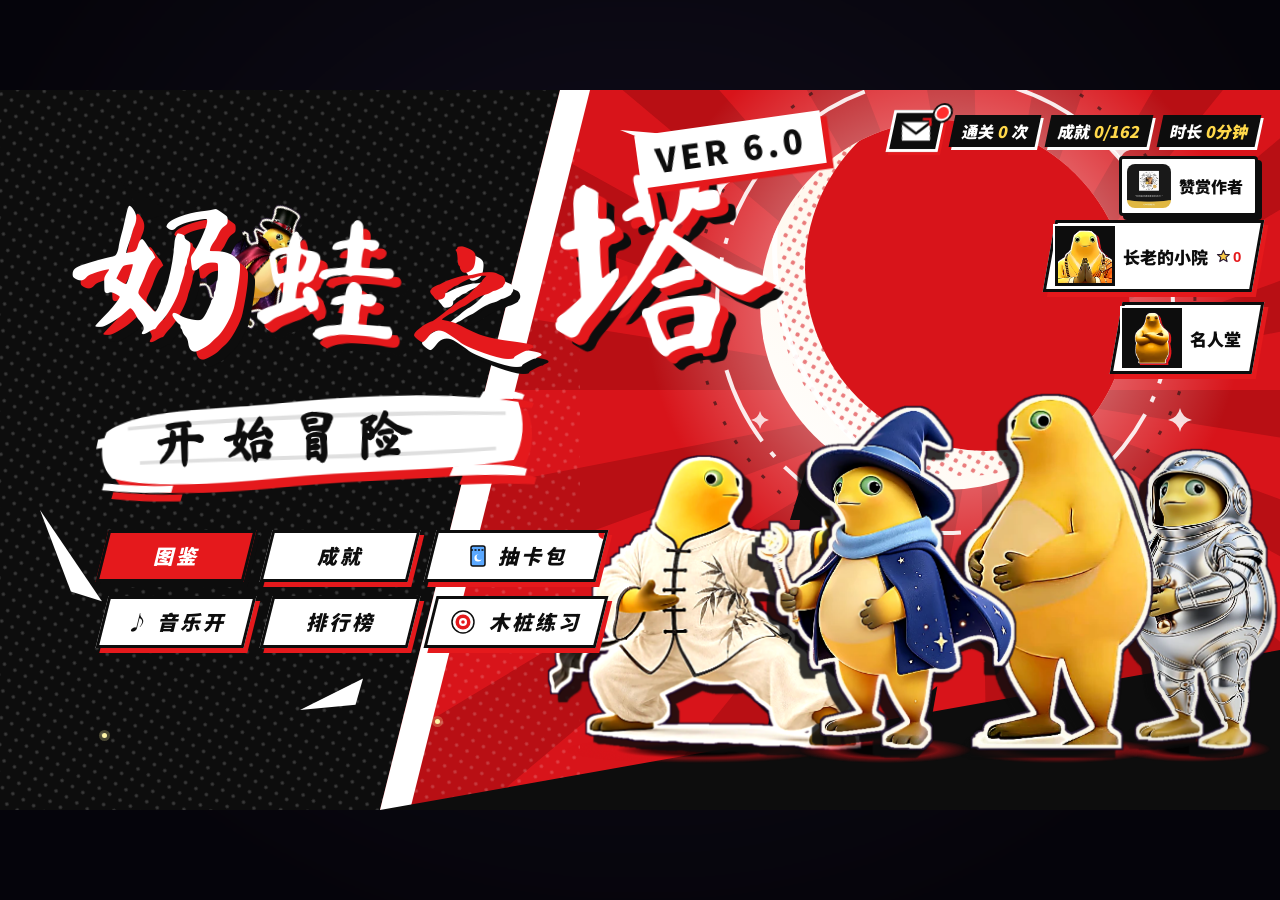
==== index.html @ a3c61a50 "6.1：蛊师奶蛙加强与专属遗物（蛊母罐、本命蛊、万蛊瓮、春秋蝉）和奇招牌蛊王；奶蛋流、气象流补完（新天赋、12 张新牌）；新天赋 8 个、新塔况 8 个；最终之地首领小幅加强；修复无尽之塔第二轮起酒馆" ====
<!doctype html>
<html lang="zh-CN">
<head>
<meta charset="utf-8">
<meta name="viewport" content="width=device-width,initial-scale=1,maximum-scale=1,user-scalable=no,viewport-fit=cover">
<meta name="screen-orientation" content="landscape">
<meta name="x5-orientation" content="landscape">
<meta name="theme-color" content="#140f2a">
<title>奶蛙之塔</title>
<link rel="stylesheet" href="font.css?v=6.1">
<link rel="stylesheet" href="font2.css?v=6.1">
<link rel="stylesheet" href="font3.css?v=6.1">
<link rel="stylesheet" href="style.css?v=6.1">
</head>
<body>
<div id="boot"><style>@font-face{font-family:'NWBoot';src:url([data-uri]) format('woff2')}
#boot{position:fixed;inset:0;z-index:99999;background:#000;display:flex;flex-direction:column;align-items:center;justify-content:center;gap:4vmin;transition:opacity 1s ease}
#boot.out{opacity:0;pointer-events:none}
#boot .bk{width:40vmin;height:40vmin;opacity:0;animation:bootMk 1.1s .35s ease-out forwards}
#boot .bk img{width:100%;height:100%;display:block}
#boot .bn{color:#fff;font:11.5vmin 'NWBoot',serif;letter-spacing:.25em;padding-left:.25em;opacity:0;animation:bootNm .9s 1s ease-out forwards}
#boot .bn i{font-style:normal;color:#e5191c}
#boot.out .bk{transform:scale(1.02)}
@keyframes bootMk{from{opacity:0;transform:scale(.94)}to{opacity:1;transform:scale(1)}}
@keyframes bootNm{from{opacity:0;transform:translateY(8px)}to{opacity:1;transform:none}}
#boot .lg{display:flex;flex-direction:column;align-items:center;gap:4vmin;transition:opacity .9s cubic-bezier(.4,0,.2,1)}
#boot.p2 .lg{opacity:0}
#boot .adv{position:absolute;inset:0;display:flex;flex-direction:column;align-items:center;justify-content:center;gap:3.2vmin;color:#fff;pointer-events:none;font-family:"PingFang SC","Noto Sans SC","Microsoft YaHei",sans-serif}
#boot .adv{opacity:0;transition:opacity 1s cubic-bezier(.4,0,.2,1)}
#boot.p2 .adv{opacity:1;transition-delay:1s}
#boot .adv h2{margin:0 0 1.5vmin;font-size:5.6vmin;font-weight:700;letter-spacing:.5em;padding-left:.5em}
#boot .adv p{margin:0;font-size:3.9vmin;letter-spacing:.18em;padding-left:.18em;line-height:1.5}
</style><div class="lg"><div class="bk"><img alt="" src="[data-uri]"></div><div class="bn">奶<i>蛙</i>工作室</div></div><div class="adv"><h2>健康游戏忠告</h2><p>抵制不良游戏，拒绝盗版游戏。</p><p>注意自我保护，谨防受骗上当。</p><p>适度游戏益脑，沉迷游戏伤身。</p><p>合理安排时间，享受健康生活。</p></div></div>
<script>(function(){var b=document.getElementById('boot');if(!b)return;if(navigator.webdriver){b.remove();return}var t0=Date.now(),ok=0,done=0,t2=0;function adv(){if(t2)return;t2=Date.now();b.classList.add('p2')}function go(){if(done)return;done=1;b.classList.add('out');setTimeout(function(){b.remove()},1100)}function tryGo(){if(!t2||!ok){setTimeout(tryGo,200);return}setTimeout(go,Math.max(0,4200-(Date.now()-t2)))}setTimeout(adv,3000);window.addEventListener('load',function(){ok=1;tryGo()});setTimeout(go,24000);b.addEventListener('click',function(){if(!t2){adv();return}if((ok||Date.now()-t0>8000)&&Date.now()-t2>1800)go()})})();</script>
<div id="stage">
  <div id="bg"></div>
  <section id="title" class="scr"></section>
  <section id="heroSel" class="scr"></section>
  <section id="map" class="scr"><div id="mapWrap"><svg id="mapSvg" width="1280" height="720"></svg><div id="mapNodes"></div></div><div id="mapTip"></div></section>
  <section id="battle" class="scr">
    <div id="wxfx"></div><div id="arena"><div id="player"></div><div id="enemies"></div></div>
    <div id="hand"></div>
    <div id="energy"></div><div id="energyLbl">奶力</div>
    <button id="drawPile" class="pile"><span class="back"></span><b>0</b><i>抽牌堆</i></button>
    <button id="discPile" class="pile"><span class="back"></span><b>0</b><i>弃牌堆</i></button>
    <button id="exhPile" class="pile sm"><span class="back"></span><b>0</b><i>消耗</i></button>
    <button id="endBtn">结束回合</button>
    <div id="pool"></div><div id="skyBar"></div>
    <div id="hint"></div>
    <div id="turnBan"></div>
  </section>
  <section id="reward" class="scr"></section>
  <section id="shop" class="scr"></section>
  <section id="rest" class="scr"></section>
  <section id="event" class="scr"></section>
  <section id="ending" class="scr"></section>
  <div id="top"></div>
  <div id="ov"></div>
  <div id="talk"></div>
  <div id="fx"></div>
  <div id="toast"></div>
</div>
<div id="rotTip">横过来玩更舒服哦 ↻</div>
<script src="img0.js?v=6.1"></script><script src="img1.js?v=6.1"></script><script src="img2.js?v=6.1"></script><script src="img3.js?v=6.1"></script><script src="img4.js?v=6.1"></script><script src="img5.js?v=6.1"></script><script src="img6.js?v=6.1"></script><script src="img7.js?v=6.1"></script><script src="img8.js?v=6.1"></script><script src="img9.js?v=6.1"></script><script src="img10.js?v=6.1"></script><script src="img11.js?v=6.1"></script><script src="img12.js?v=6.1"></script><script src="img13.js?v=6.1"></script><script src="img14.js?v=6.1"></script><script src="img15.js?v=6.1"></script><script src="img16.js?v=6.1"></script><script src="img17.js?v=6.1"></script><script src="img18.js?v=6.1"></script><script src="img19.js?v=6.1"></script><script src="img20.js?v=6.1"></script>
<script src="music.js?v=6.1"></script>
<script src="sx.js?v=6.1"></script><script src="voice.js?v=6.1"></script>
<script src="sfx.js?v=6.1"></script>
<script src="ui.js?v=6.1"></script>
<script src="data.js?v=6.1"></script>
<script src="lines.js?v=6.1"></script>
<script src="story40.js?v=6.1"></script>
<script src="toy.js?v=6.1"></script>
<script src="game.js?v=6.1"></script>
<script src="ss55.js?v=6.1"></script>
<script src="comp57.js?v=6.1"></script>
<script src="v60.js?v=6.1"></script>
</body>
</html>
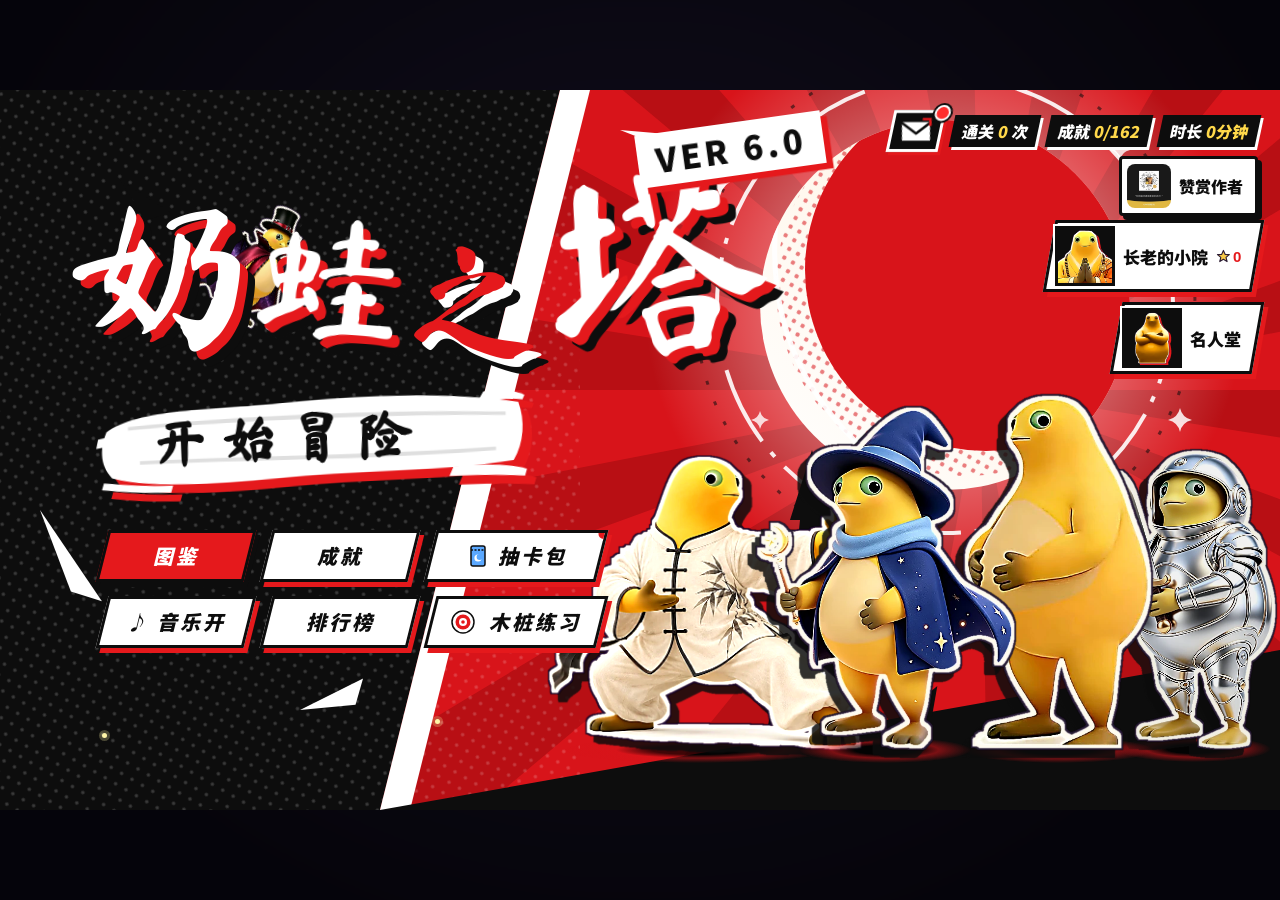
==== commit 3ff5af48: "6.1.2：隐藏成就提示写详细；老铁、小火新增「不救」同伴结局；设置里加「从云端找回存档」；附 6.1.2 安装包（含 B站 SDK） Co-Authored-By: Claude Opus 5.5 " ====
--- a/index.html
+++ b/index.html
@@ -7,10 +7,10 @@
 <meta name="x5-orientation" content="landscape">
 <meta name="theme-color" content="#140f2a">
 <title>奶蛙之塔</title>
-<link rel="stylesheet" href="font.css?v=6.1">
-<link rel="stylesheet" href="font2.css?v=6.1">
-<link rel="stylesheet" href="font3.css?v=6.1">
-<link rel="stylesheet" href="style.css?v=6.1">
+<link rel="stylesheet" href="font.css?v=6.1.2">
+<link rel="stylesheet" href="font2.css?v=6.1.2">
+<link rel="stylesheet" href="font3.css?v=6.1.2">
+<link rel="stylesheet" href="style.css?v=6.1.2">
 </head>
 <body>
 <div id="boot"><style>@font-face{font-family:'NWBoot';src:url([data-uri]) format('woff2')}
@@ -61,18 +61,18 @@
   <div id="toast"></div>
 </div>
 <div id="rotTip">横过来玩更舒服哦 ↻</div>
-<script src="img0.js?v=6.1"></script><script src="img1.js?v=6.1"></script><script src="img2.js?v=6.1"></script><script src="img3.js?v=6.1"></script><script src="img4.js?v=6.1"></script><script src="img5.js?v=6.1"></script><script src="img6.js?v=6.1"></script><script src="img7.js?v=6.1"></script><script src="img8.js?v=6.1"></script><script src="img9.js?v=6.1"></script><script src="img10.js?v=6.1"></script><script src="img11.js?v=6.1"></script><script src="img12.js?v=6.1"></script><script src="img13.js?v=6.1"></script><script src="img14.js?v=6.1"></script><script src="img15.js?v=6.1"></script><script src="img16.js?v=6.1"></script><script src="img17.js?v=6.1"></script><script src="img18.js?v=6.1"></script><script src="img19.js?v=6.1"></script><script src="img20.js?v=6.1"></script>
-<script src="music.js?v=6.1"></script>
-<script src="sx.js?v=6.1"></script><script src="voice.js?v=6.1"></script>
-<script src="sfx.js?v=6.1"></script>
-<script src="ui.js?v=6.1"></script>
-<script src="data.js?v=6.1"></script>
-<script src="lines.js?v=6.1"></script>
-<script src="story40.js?v=6.1"></script>
-<script src="toy.js?v=6.1"></script>
-<script src="game.js?v=6.1"></script>
-<script src="ss55.js?v=6.1"></script>
-<script src="comp57.js?v=6.1"></script>
-<script src="v60.js?v=6.1"></script>
+<script src="img0.js?v=6.1.2"></script><script src="img1.js?v=6.1.2"></script><script src="img2.js?v=6.1.2"></script><script src="img3.js?v=6.1.2"></script><script src="img4.js?v=6.1.2"></script><script src="img5.js?v=6.1.2"></script><script src="img6.js?v=6.1.2"></script><script src="img7.js?v=6.1.2"></script><script src="img8.js?v=6.1.2"></script><script src="img9.js?v=6.1.2"></script><script src="img10.js?v=6.1.2"></script><script src="img11.js?v=6.1.2"></script><script src="img12.js?v=6.1.2"></script><script src="img13.js?v=6.1.2"></script><script src="img14.js?v=6.1.2"></script><script src="img15.js?v=6.1.2"></script><script src="img16.js?v=6.1.2"></script><script src="img17.js?v=6.1.2"></script><script src="img18.js?v=6.1.2"></script><script src="img19.js?v=6.1.2"></script><script src="img20.js?v=6.1.2"></script>
+<script src="music.js?v=6.1.2"></script>
+<script src="sx.js?v=6.1.2"></script><script src="voice.js?v=6.1.2"></script>
+<script src="sfx.js?v=6.1.2"></script>
+<script src="ui.js?v=6.1.2"></script>
+<script src="data.js?v=6.1.2"></script>
+<script src="lines.js?v=6.1.2"></script>
+<script src="story40.js?v=6.1.2"></script>
+<script src="toy.js?v=6.1.2"></script>
+<script src="game.js?v=6.1.2"></script>
+<script src="ss55.js?v=6.1.2"></script>
+<script src="comp57.js?v=6.1.2"></script>
+<script src="v60.js?v=6.1.2"></script>
 </body>
 </html>
--- a/font.css
+++ b/font.css
@@ -1,72 +1,72 @@
-@font-face{font-family:'ZCOOL KuaiLe';font-style:normal;font-weight:400;font-display:swap;src:url([data-uri]) format('woff2');unicode-range:U+41,U+42,U+43,U+549A,U+54C6,U+54D7,U+55C5,U+5618,U+6055,U+63B0,U+63B7,U+6756,U+6E0D,U+76CF,U+76D4,U+77AA,U+780C,U+7977,U+7ECA,U+7EF7,U+7F81,U+8038,U+816E,U+82D4,U+8715,U+892A,U+8DBE,U+91C9,U+97A0}
-@font-face{font-family:'ZCOOL KuaiLe';font-style:normal;font-weight:400;font-display:swap;src:url([data-uri]) format('woff2');unicode-range:U+5495,U+54E8,U+54EE,U+55D3,U+55DC,U+55FD,U+560E,U+565C,U+5669,U+566C,U+56BC,U+5B75,U+5C49,U+5E27,U+618B,U+62C7,U+6320,U+6342,U+6413,U+6512,U+655B,U+65F1,U+65F7,U+673D,U+68D8,U+6D85,U+6E32,U+6F88,U+707C,U+70C1,U+72E9,U+7480,U+74A8,U+7656,U+7A9F,U+8309,U+8759,U+8760,U+8845,U+8D4E,U+8E66,U+8E6D,U+8EAF,U+9556,U+96CF,U+9AB8}
-@font-face{font-family:'ZCOOL KuaiLe';font-style:normal;font-weight:400;font-display:swap;src:url([data-uri]) format('woff2');unicode-range:U+508D,U+5288,U+52FA,U+5384,U+53ED,U+543C,U+54C4,U+5578,U+561F,U+575F,U+625B,U+62E2,U+6363,U+6467,U+6714,U+6E85,U+7741,U+7792,U+79E4,U+7B5D,U+7C27,U+803F,U+840E,U+86AA,U+8749,U+874C,U+8D9F,U+8E44,U+9525,U+9CDE}
-@font-face{font-family:'ZCOOL KuaiLe';font-style:normal;font-weight:400;font-display:swap;src:url([data-uri]) format('woff2');unicode-range:U+60,U+4EC6,U+4F8D,U+515C,U+51A5,U+51F3,U+53EE,U+54CE,U+54FC,U+5587,U+563F,U+5792,U+5815,U+5C4E,U+5C51,U+62FD,U+6328,U+638F,U+63C9,U+6869,U+68F5,U+6977,U+6D47,U+7076,U+70DB,U+7194,U+75AE,U+762B,U+7784,U+77EE,U+7B1B,U+7BF7,U+7F1A,U+8E72,U+94F2,U+952F,U+97AD,U+9B44,U+9ECF}
-@font-face{font-family:'ZCOOL KuaiLe';font-style:normal;font-weight:400;font-display:swap;src:url([data-uri]) format('woff2');unicode-range:U+4ED1,U+4ED7,U+4F51,U+5265,U+5401,U+548F,U+5492,U+54AF,U+54B3,U+54BD,U+54D1,U+54DF,U+5598,U+5632,U+584C,U+5AC2,U+5C61,U+5F13,U+62A0,U+62D0,U+635E,U+6643,U+67AF,U+68CD,U+6CB8,U+6CBE,U+7115,U+722A,U+7280,U+76EF,U+778E,U+7948,U+7985,U+79BE,U+7A8D,U+7EFD,U+7F00,U+819D,U+8214,U+846B,U+8513,U+86D9,U+8BBD,U+8C0E,U+8D29,U+8D50,U+94C5,U+9699,U+978D}
-@font-face{font-family:'ZCOOL KuaiLe';font-style:normal;font-weight:400;font-display:swap;src:url([data-uri]) format('woff2');unicode-range:U+5E,U+4E56,U+51F9,U+5203,U+524A,U+529D,U+53DB,U+541F,U+5435,U+54C7,U+556A,U+5589,U+55EF,U+563B,U+58F9,U+59A8,U+5BDE,U+5DEB,U+5E18,U+5F26,U+6084,U+614C,U+6233,U+6254,U+62E6,U+6323,U+632A,U+633D,U+6361,U+6405,U+67A3,U+683D,U+6B47,U+6B6A,U+6D51,U+6E0A,U+6E9C,U+6F6D,U+70AD,U+7130,U+71AC,U+7529,U+7538,U+75D2,U+76B1,U+7AD6,U+7CA5,U+7D6E,U+7FA1,U+8116,U+813E,U+8346,U+846C,U+8611,U+8680,U+888D,U+8A93,U+8C05,U+8D81,U+8E22,U+8E81,U+916C,U+94A9,U+9524,U+9540,U+9600,U+9640,U+9976,U+997F}
-@font-face{font-family:'ZCOOL KuaiLe';font-style:normal;font-weight:400;font-display:swap;src:url([data-uri]) format('woff2');unicode-range:U+B0,U+300E,U+300F,U+4E1B,U+4F10,U+4F1E,U+50F5,U+5179,U+51D1,U+522E,U+5319,U+5320,U+541E,U+54B1,U+54D2,U+5858,U+58F6,U+5B99,U+5D4C,U+5DE2,U+6101,U+6241,U+626F,U+6296,U+62BC,U+6380,U+644A,U+6454,U+6572,U+65A9,U+660F,U+6795,U+6BEF,U+6CFC,U+6E17,U+6E34,U+6EA2,U+6FA1,U+707F,U+70EB,U+714E,U+7235,U+7239,U+77DB,U+77E9,U+780D,U+7838,U+796D,U+7A84,U+7B3C,U+7F20,U+7FC5,U+8155,U+8180,U+84C4,U+853D,U+8721,U+88F9,U+8DEA,U+8EB2,U+8F9F,U+9493,U+94A5,U+95F7,U+9706,U+9709,U+9774,U+98A0,U+9E64}
-@font-face{font-family:'ZCOOL KuaiLe';font-style:normal;font-weight:400;font-display:swap;src:url([data-uri]) format('woff2');unicode-range:U+4E27,U+4E38,U+4E8F,U+4EC7,U+4FE9,U+503A,U+52AB,U+5339,U+535C,U+5378,U+538C,U+53F9,U+5475,U+54AA,U+54AC,U+54B8,U+5582,U+57CB,U+5835,U+5951,U+5BC2,U+5C2C,U+5C34,U+5C41,U+5C48,U+5F17,U+5F25,U+5F79,U+6028,U+6068,U+6094,U+6247,U+626D,U+62AC,U+62FE,U+6324,U+6367,U+6495,U+64A4,U+64CE,U+6674,U+679A,U+67F4,U+6876,U+6A59,U+6B20,U+6D46,U+6D8C,U+6E14,U+6E23,U+6F06,U+7164,U+716E,U+755C,U+75AB,U+7897,U+7A74,U+7B4B,U+7B5B,U+7EE3,U+7EF3,U+7F50,U+809D,U+8106,U+817B,U+81C2,U+81ED,U+82A6,U+83C7,U+85E4,U+8D2A,U+8EBA,U+8F70,U+9017,U+906E,U+95EF,U+9E2D,U+FF5C}
-@font-face{font-family:'ZCOOL KuaiLe';font-style:normal;font-weight:400;font-display:swap;src:url([data-uri]) format('woff2');unicode-range:U+24,U+4EF0,U+507F,U+50AC,U+50BB,U+51BB,U+51F6,U+51FD,U+52FE,U+53C9,U+53E0,U+543B,U+5524,U+558A,U+55B5,U+561B,U+56CA,U+5782,U+5893,U+5CB3,U+5D29,U+5DFE,U+5ECA,U+5F2F,U+609F,U+60F9,U+6108,U+6148,U+6155,U+6170,U+61D2,U+6251,U+62AB,U+62E8,U+62F3,U+6321,U+659C,U+6655,U+6670,U+679D,U+6905,U+6B49,U+6C6A,U+6CF3,U+6EE4,U+70E4,U+722C,U+7262,U+72B9,U+72E0,U+72F1,U+75D5,U+76C6,U+76FE,U+7720,U+77E2,U+7802,U+7816,U+788D,U+7A00,U+7A9D,U+7B52,U+7BAD,U+7C98,U+7CCA,U+7F1D,U+7F69,U+806A,U+809A,U+80BF,U+820C,U+82AF,U+82D7,U+84B8,U+8679,U+86C7,U+87BA,U+886B,U+8870,U+8C6B,U+8D4B,U+8D4C,U+8D64,U+8E29,U+8F74,U+8FB0,U+8FDF,U+9489,U+94AE,U+94C3,U+9508,U+971C,U+98D8,U+9971,U+9F7F}
-@font-face{font-family:'ZCOOL KuaiLe';font-style:normal;font-weight:400;font-display:swap;src:url([data-uri]) format('woff2');unicode-range:U+A5,U+4E11,U+4E22,U+4E32,U+4F0D,U+4F0F,U+4F69,U+51DD,U+51F0,U+5269,U+5366,U+5389,U+5413,U+5440,U+5446,U+5751,U+57AB,U+5806,U+5821,U+58F3,U+5938,U+5A03,U+5ACC,U+5BB4,U+5BC4,U+5E3D,U+5E7D,U+5F92,U+5FAA,U+5FE0,U+5FFD,U+60DC,U+60E8,U+6212,U+6284,U+62C6,U+62D4,U+63F4,U+642C,U+6478,U+6491,U+6492,U+64E6,U+6591,U+6735,U+6746,U+67F1,U+6842,U+68AF,U+68C9,U+6B3A,U+6C57,U+6CC4,U+6CE5,U+6DAF,U+6ECB,U+6EF4,U+70AB,U+71D5,U+7275,U+7434,U+74F7,U+75BC,U+76D0,U+7709,U+77AC,U+7A77,U+7B79,U+7C92,U+7CAE,U+7CD5,U+7EBD,U+7F5A,U+7FFC,U+80D6,U+8109,U+810F,U+8179,U+8292,U+8361,U+841D,U+866B,U+8896,U+8BC8,U+8C28,U+8D2B,U+8D2F,U+8D54,U+8DC3,U+8DF5,U+8E0F,U+8F86,U+8F88,U+8F9E,U+8FC8,U+8FEB,U+90A6,U+90AA,U+90BB,U+94DC,U+96D5,U+9897,U+997C,U+9A70,U+9E23,U+9F3B}
-@font-face{font-family:'ZCOOL KuaiLe';font-style:normal;font-weight:400;font-display:swap;src:url([data-uri]) format('woff2');unicode-range:U+300C,U+300D,U+4E54,U+4E58,U+4E95,U+4F2F,U+4F38,U+503E,U+5141,U+5144,U+51ED,U+5242,U+52B2,U+52D2,U+5439,U+54ED,U+5565,U+5761,U+58EE,U+594F,U+5954,U+59FF,U+5B64,U+5C18,U+5C1D,U+5C97,U+5CA9,U+5CB8,U+5E9F,U+5F04,U+5FA1,U+5FCD,U+6012,U+60AC,U+60B2,U+60EF,U+6270,U+6276,U+62D6,U+62DC,U+6316,U+632F,U+633A,U+6355,U+6447,U+649E,U+64C5,U+654C,U+65C1,U+65CB,U+67DC,U+6846,U+6B8B,U+6BEB,U+6CBF,U+6CDB,U+6CEA,U+6D45,U+6D53,U+6D74,U+6D82,U+6DA8,U+6EDA,U+6F0F,U+706D,U+708E,U+70AE,U+70BC,U+70C2,U+70E6,U+7237,U+7238,U+72FC,U+730E,U+731B,U+73BB,U+7483,U+74DC,U+74F6,U+7626,U+775B,U+788E,U+78B0,U+7AF9,U+7BEE,U+7C97,U+7EB1,U+7ED1,U+7ED5,U+7F6A,U+7FBD,U+8017,U+80A9,U+80C6,U+8170,U+820D,U+8377,U+8389,U+83B2,U+8463,U+867E,U+88C2,U+88D9,U+8986,U+8D21,U+8D56,U+8D60,U+8DB4,U+9003,U+90CE,U+9189,U+94BB,U+9505,U+95F9,U+963B,U+966A,U+9677,U+96FE,U+9A71,U+9A82,U+9A91,U+9F20}
-@font-face{font-family:'ZCOOL KuaiLe';font-style:normal;font-weight:400;font-display:swap;src:url([data-uri]) format('woff2');unicode-range:U+4E4C,U+4E88,U+4EA1,U+4ED3,U+4ED4,U+4EFF,U+4FA7,U+500D,U+504F,U+5076,U+5077,U+517D,U+5192,U+51C9,U+5238,U+5251,U+526A,U+52C7,U+52FF,U+53A8,U+53EC,U+5410,U+559D,U+55B7,U+5634,U+585E,U+586B,U+58A8,U+5B54,U+5BBF,U+5BD2,U+5C16,U+5E45,U+5E84,U+5F03,U+5F1F,U+5F31,U+5F84,U+5FBD,U+5FC6,U+5FD9,U+5FE7,U+6052,U+6062,U+60D1,U+622A,U+6234,U+624E,U+6269,U+62B5,U+62D2,U+6325,U+63E1,U+643A,U+6446,U+6562,U+656C,U+65E2,U+65FA,U+6628,U+6652,U+6668,U+6676,U+66FF,U+67AA,U+67D4,U+68D2,U+695A,U+69FD,U+6A2A,U+6B8A,U+6C60,U+6C64,U+6C9F,U+6CC9,U+6CE1,U+6CFD,U+6D1E,U+6D6E,U+6DE1,U+6E7F,U+6F5C,U+704C,U+7070,U+7089,U+70B8,U+718A,U+71C3,U+723D,U+73CD,U+756A,U+75BE,U+76D2,U+76D7,U+78E8,U+795D,U+7C4D,U+7D2F,U+7EE9,U+7F13,U+8000,U+8010,U+80AF,U+80F8,U+8212,U+8584,U+8861,U+888B,U+88E4,U+8BF1,U+8C31,U+8D5A,U+8D76,U+8DE8,U+8FA3,U+8FC5,U+9006,U+903C,U+904D,U+9274,U+950B,U+95EA,U+9636,U+978B,U+987F,U+9A7E,U+9B42,U+9E1F,U+9F13,U+FF5E}
-@font-face{font-family:'ZCOOL KuaiLe';font-style:normal;font-weight:400;font-display:swap;src:url([data-uri]) format('woff2');unicode-range:U+23,U+3D,U+4E01,U+4E39,U+4ECD,U+4F5B,U+501F,U+50A8,U+5175,U+51A0,U+51C0,U+51E4,U+5200,U+5224,U+523A,U+52AA,U+52B1,U+52B3,U+5348,U+5360,U+5371,U+5377,U+539A,U+547C,U+54E6,U+5531,U+56F0,U+56FA,U+574F,U+5854,U+5899,U+58C1,U+592E,U+5939,U+5976,U+5A18,U+5B59,U+5B87,U+5B97,U+5BA0,U+5BAB,U+5BBD,U+5BBE,U+5BF8,U+5C0A,U+5C3A,U+5E2D,U+5E8A,U+6015,U+602A,U+6069,U+6162,U+61C2,U+6293,U+62B1,U+62BD,U+62FC,U+6302,U+635F,U+638C,U+63ED,U+6458,U+6563,U+6620,U+6653,U+6696,U+6697,U+675F,U+676F,U+67D0,U+67D3,U+684C,U+6865,U+68B0,U+6B23,U+6C89,U+6DA6,U+6DB2,U+6DF7,U+6ED1,U+6F02,U+70C8,U+70DF,U+70E7,U+7126,U+7236,U+7259,U+731C,U+751A,U+751C,U+7532,U+7545,U+75DB,U+7761,U+7A0D,U+7CD6,U+7D2B,U+7EA0,U+7EB9,U+7ED8,U+7F18,U+7F29,U+8033,U+804A,U+80A4,U+80E1,U+817F,U+82E6,U+8336,U+8499,U+864E,U+865A,U+88AD,U+89E6,U+8BD7,U+8BFA,U+8C37,U+8D25,U+8FEA,U+9012,U+907F,U+90D1,U+9177,U+91CA,U+94FA,U+9501,U+9634,U+9635,U+9694,U+9707,U+9738,U+9A97,U+9AA8,U+9B3C,U+9ED8}
-@font-face{font-family:'ZCOOL KuaiLe';font-style:normal;font-weight:400;font-display:swap;src:url([data-uri]) format('woff2');unicode-range:U+26,U+3C,U+3E,U+D7,U+4E4E,U+4E71,U+4EBF,U+5012,U+51AC,U+51B0,U+51B2,U+51B7,U+5218,U+521A,U+5220,U+5237,U+523B,U+526F,U+5385,U+53E5,U+53EB,U+53F3,U+53F6,U+5438,U+54C8,U+54E5,U+552F,U+5584,U+5706,U+5723,U+5750,U+575A,U+5988,U+59B9,U+59D0,U+59D4,U+5B88,U+5B9C,U+5BDF,U+5BFB,U+5C01,U+5C04,U+5C3E,U+5C4B,U+5C4F,U+5DE6,U+5DE8,U+5E01,U+5E78,U+5EF6,U+5F39,U+5FD8,U+6000,U+6025,U+6076,U+613F,U+6258,U+6263,U+6267,U+6298,U+62A2,U+62E5,U+62EC,U+6311,U+6377,U+6388,U+6389,U+63A2,U+63D2,U+642D,U+654F,U+6551,U+6597,U+65CF,U+65D7,U+65E7,U+6682,U+66F2,U+671D,U+672B,U+6740,U+6751,U+6811,U+6863,U+6982,U+6BD2,U+6CF0,U+6D0B,U+6D17,U+6DFB,U+6F6E,U+706F,U+719F,U+72AF,U+72D7,U+732B,U+732E,U+73E0,U+7530,U+76D6,U+76DB,U+7840,U+786C,U+79CB,U+79D2,U+7A33,U+7A97,U+7ADF,U+7B26,U+7E41,U+7EC3,U+7F3A,U+8089,U+80DC,U+811A,U+8131,U+8138,U+821E,U+8349,U+83DC,U+86CB,U+8BA8,U+8BAD,U+8BEF,U+8BFE,U+8D1D,U+8D4F,U+8D62,U+8DD1,U+8DF3,U+8F6E,U+8FF9,U+900F,U+9057,U+9192,U+91CE,U+9488,U+94A2,U+9547,U+955C,U+95F2,U+9644,U+964D,U+96C4,U+96C5,U+96E8,U+96F6,U+96F7,U+9732,U+9759,U+9760,U+987A,U+989C,U+9910,U+996D,U+996E,U+9B54,U+9E21,U+9EBB,U+9F50}
-@font-face{font-family:'ZCOOL KuaiLe';font-style:normal;font-weight:400;font-display:swap;src:url([data-uri]) format('woff2');unicode-range:U+7E,U+2026,U+4E03,U+4E25,U+4E34,U+4E45,U+4E5D,U+4EAE,U+4ED8,U+4F11,U+4F19,U+4F24,U+4F34,U+4F59,U+4FB5,U+5047,U+505C,U+5170,U+51CF,U+5267,U+5356,U+5374,U+5382,U+538B,U+53E6,U+5426,U+542B,U+542F,U+5462,U+5473,U+554A,U+5566,U+5708,U+571F,U+5757,U+57DF,U+5802,U+591C,U+591F,U+592B,U+5965,U+5979,U+5A01,U+5A5A,U+5B63,U+5B69,U+5BA1,U+5BA3,U+5C42,U+5C81,U+5DE7,U+5DEE,U+5E0C,U+5E55,U+5E8F,U+5EA7,U+5F02,U+5F52,U+5FF5,U+60CA,U+60E0,U+6279,U+62C5,U+62FF,U+63CF,U+64CD,U+653B,U+65BD,U+65E9,U+665A,U+66B4,U+66FE,U+6728,U+6742,U+677E,U+67B6,U+680F,U+68A6,U+68C0,U+699C,U+6B4C,U+6B66,U+6B7B,U+6BCD,U+6BDB,U+6C38,U+6CB3,U+6CB9,U+6CE2,U+6D3E,U+6D4F,U+6FC0,U+7075,U+7206,U+725B,U+72C2,U+73ED,U+7565,U+7591,U+7597,U+75C5,U+76AE,U+7834,U+7968,U+7A7F,U+7A81,U+7AE5,U+7B14,U+7C89,U+7D27,U+7EAF,U+7EB8,U+7EC7,U+7EE7,U+7EFF,U+7F57,U+7FFB,U+805A,U+80A1,U+822C,U+8363,U+836F,U+84DD,U+8840,U+8863,U+8865,U+8B66,U+8BB2,U+8BDA,U+8C01,U+8C08,U+8C46,U+8D1F,U+8D35,U+8D5B,U+8D5E,U+8DA3,U+8DDF,U+8F93,U+8FF0,U+8FF7,U+8FFD,U+9000,U+9047,U+9152,U+949F,U+94C1,U+94F6,U+9648,U+9669,U+96EA,U+987B,U+987E,U+989D,U+9970,U+9986,U+9C7C,U+9C9C}
-@font-face{font-family:'ZCOOL KuaiLe';font-style:normal;font-weight:400;font-display:swap;src:url([data-uri]) format('woff2');unicode-range:U+25,U+4E14,U+4E1D,U+4E49,U+4E60,U+4E9A,U+4EB2,U+4EC5,U+4EFD,U+4F4F,U+4F8B,U+4FBF,U+5019,U+5145,U+514B,U+516B,U+516D,U+5174,U+5178,U+517B,U+5199,U+519B,U+51B3,U+51B5,U+5207,U+5212,U+5219,U+521D,U+52BF,U+5343,U+5347,U+534A,U+536B,U+5370,U+53E4,U+53F2,U+5403,U+542C,U+547D,U+54CD,U+54EA,U+56F4,U+5747,U+575B,U+5883,U+589E,U+5931,U+5947,U+5956,U+5957,U+5B83,U+5BA4,U+5BB3,U+5BCC,U+5C14,U+5C3D,U+5C40,U+5C45,U+5C5E,U+5DF4,U+5E72,U+5E95,U+5F80,U+5F85,U+5FB7,U+5FD7,U+601D,U+626B,U+627F,U+62C9,U+62CD,U+6309,U+63A7,U+6545,U+65AD,U+65C5,U+666E,U+667A,U+670B,U+671B,U+677F,U+6781,U+6797,U+6821,U+6838,U+6839,U+697C,U+6B62,U+6BB5,U+6C7D,U+6C99,U+6D4B,U+6D6A,U+6E29,U+6EE1,U+6F14,U+6F2B,U+72B6,U+72EC,U+7387,U+753B,U+76CA,U+76D8,U+7701,U+773C,U+77ED,U+77F3,U+7814,U+793C,U+79BB,U+79C1,U+79D8,U+79EF,U+79FB,U+7A76,U+7B11,U+7B54,U+7B56,U+7B97,U+7BC7,U+7C73,U+7D20,U+7EAA,U+7EC8,U+7EDD,U+7EED,U+7FA4,U+804C,U+8058,U+80CC,U+8111,U+817E,U+826F,U+843D,U+89C9,U+89D2,U+8BBF,U+8BC9,U+8BCD,U+8BE6,U+8C22,U+8C61,U+8D22,U+8D26,U+8D27,U+8D8A,U+8F6F,U+8F7B,U+8F83,U+8FB9,U+8FD4,U+8FDC,U+9002,U+94B1,U+9519,U+95ED,U+961F,U+9632,U+9633,U+963F,U+968F,U+9690,U+96BE,U+9876,U+9884,U+98DE,U+9988,U+9999,U+9EC4,U+FF1B}
-@font-face{font-family:'ZCOOL KuaiLe';font-style:normal;font-weight:400;font-display:swap;src:url([data-uri]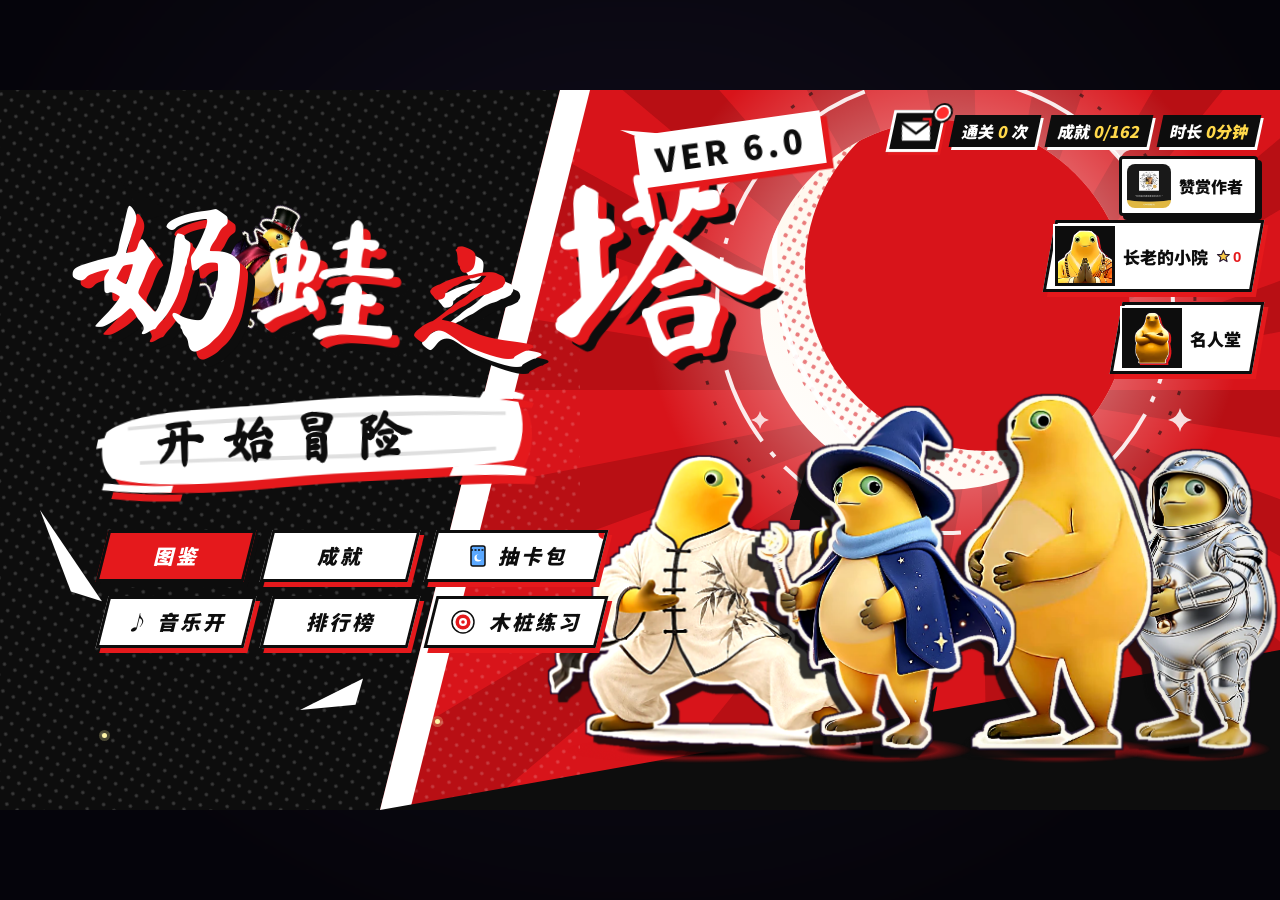
==== commit 6e38d8b7: "6.1.3：20 个同伴结局成就的提示写细（哪一层遇到、每步选什么、和其他结局的区别）；成就提示框放宽、不出屏、多停一会儿；附 6.1.3 安装包（含 B站 SDK），撤下 6.1.1 包 Co-Au" ====
--- a/index.html
+++ b/index.html
@@ -7,10 +7,10 @@
 <meta name="x5-orientation" content="landscape">
 <meta name="theme-color" content="#140f2a">
 <title>奶蛙之塔</title>
-<link rel="stylesheet" href="font.css?v=6.1.2">
-<link rel="stylesheet" href="font2.css?v=6.1.2">
-<link rel="stylesheet" href="font3.css?v=6.1.2">
-<link rel="stylesheet" href="style.css?v=6.1.2">
+<link rel="stylesheet" href="font.css?v=6.1.3">
+<link rel="stylesheet" href="font2.css?v=6.1.3">
+<link rel="stylesheet" href="font3.css?v=6.1.3">
+<link rel="stylesheet" href="style.css?v=6.1.3">
 </head>
 <body>
 <div id="boot"><style>@font-face{font-family:'NWBoot';src:url([data-uri]) format('woff2')}
@@ -61,18 +61,18 @@
   <div id="toast"></div>
 </div>
 <div id="rotTip">横过来玩更舒服哦 ↻</div>
-<script src="img0.js?v=6.1.2"></script><script src="img1.js?v=6.1.2"></script><script src="img2.js?v=6.1.2"></script><script src="img3.js?v=6.1.2"></script><script src="img4.js?v=6.1.2"></script><script src="img5.js?v=6.1.2"></script><script src="img6.js?v=6.1.2"></script><script src="img7.js?v=6.1.2"></script><script src="img8.js?v=6.1.2"></script><script src="img9.js?v=6.1.2"></script><script src="img10.js?v=6.1.2"></script><script src="img11.js?v=6.1.2"></script><script src="img12.js?v=6.1.2"></script><script src="img13.js?v=6.1.2"></script><script src="img14.js?v=6.1.2"></script><script src="img15.js?v=6.1.2"></script><script src="img16.js?v=6.1.2"></script><script src="img17.js?v=6.1.2"></script><script src="img18.js?v=6.1.2"></script><script src="img19.js?v=6.1.2"></script><script src="img20.js?v=6.1.2"></script>
-<script src="music.js?v=6.1.2"></script>
-<script src="sx.js?v=6.1.2"></script><script src="voice.js?v=6.1.2"></script>
-<script src="sfx.js?v=6.1.2"></script>
-<script src="ui.js?v=6.1.2"></script>
-<script src="data.js?v=6.1.2"></script>
-<script src="lines.js?v=6.1.2"></script>
-<script src="story40.js?v=6.1.2"></script>
-<script src="toy.js?v=6.1.2"></script>
-<script src="game.js?v=6.1.2"></script>
-<script src="ss55.js?v=6.1.2"></script>
-<script src="comp57.js?v=6.1.2"></script>
-<script src="v60.js?v=6.1.2"></script>
+<script src="img0.js?v=6.1.3"></script><script src="img1.js?v=6.1.3"></script><script src="img2.js?v=6.1.3"></script><script src="img3.js?v=6.1.3"></script><script src="img4.js?v=6.1.3"></script><script src="img5.js?v=6.1.3"></script><script src="img6.js?v=6.1.3"></script><script src="img7.js?v=6.1.3"></script><script src="img8.js?v=6.1.3"></script><script src="img9.js?v=6.1.3"></script><script src="img10.js?v=6.1.3"></script><script src="img11.js?v=6.1.3"></script><script src="img12.js?v=6.1.3"></script><script src="img13.js?v=6.1.3"></script><script src="img14.js?v=6.1.3"></script><script src="img15.js?v=6.1.3"></script><script src="img16.js?v=6.1.3"></script><script src="img17.js?v=6.1.3"></script><script src="img18.js?v=6.1.3"></script><script src="img19.js?v=6.1.3"></script><script src="img20.js?v=6.1.3"></script>
+<script src="music.js?v=6.1.3"></script>
+<script src="sx.js?v=6.1.3"></script><script src="voice.js?v=6.1.3"></script>
+<script src="sfx.js?v=6.1.3"></script>
+<script src="ui.js?v=6.1.3"></script>
+<script src="data.js?v=6.1.3"></script>
+<script src="lines.js?v=6.1.3"></script>
+<script src="story40.js?v=6.1.3"></script>
+<script src="toy.js?v=6.1.3"></script>
+<script src="game.js?v=6.1.3"></script>
+<script src="ss55.js?v=6.1.3"></script>
+<script src="comp57.js?v=6.1.3"></script>
+<script src="v60.js?v=6.1.3"></script>
 </body>
 </html>
--- a/font.css
+++ b/font.css
@@ -1,72 +1,72 @@
-@font-face{font-family:'ZCOOL KuaiLe';font-style:normal;font-weight:400;font-display:swap;src:url([data-uri]) format('woff2');unicode-range:U+41,U+42,U+43,U+549A,U+54C6,U+54D7,U+55C5,U+5618,U+6055,U+63B0,U+63B7,U+6756,U+6E0D,U+76CF,U+76D4,U+77AA,U+780C,U+7977,U+7ECA,U+7EF7,U+7F81,U+8038,U+816E,U+82D4,U+8715,U+892A,U+8DBE,U+91C9,U+97A0}
-@font-face{font-family:'ZCOOL KuaiLe';font-style:normal;font-weight:400;font-display:swap;src:url([data-uri]) format('woff2');unicode-range:U+5495,U+54E8,U+54EE,U+55D3,U+55DC,U+55FD,U+560E,U+565C,U+5669,U+566C,U+56BC,U+5B75,U+5C49,U+5E27,U+618B,U+62C7,U+6320,U+6342,U+6413,U+6512,U+655B,U+65F1,U+65F7,U+673D,U+68D8,U+6D85,U+6E32,U+6F88,U+707C,U+70C1,U+72E9,U+7480,U+74A8,U+7656,U+7A9F,U+8309,U+8759,U+8760,U+8845,U+8D4E,U+8E66,U+8E6D,U+8EAF,U+9556,U+96CF,U+9AB8}
-@font-face{font-family:'ZCOOL KuaiLe';font-style:normal;font-weight:400;font-display:swap;src:url([data-uri]) format('woff2');unicode-range:U+508D,U+5288,U+52FA,U+5384,U+53ED,U+543C,U+54C4,U+5578,U+561F,U+575F,U+625B,U+62E2,U+6363,U+6467,U+6714,U+6E85,U+7741,U+7792,U+79E4,U+7B5D,U+7C27,U+803F,U+840E,U+86AA,U+8749,U+874C,U+8D9F,U+8E44,U+9525,U+9CDE}
-@font-face{font-family:'ZCOOL KuaiLe';font-style:normal;font-weight:400;font-display:swap;src:url([data-uri]) format('woff2');unicode-range:U+60,U+4EC6,U+4F8D,U+515C,U+51A5,U+51F3,U+53EE,U+54CE,U+54FC,U+5587,U+563F,U+5792,U+5815,U+5C4E,U+5C51,U+62FD,U+6328,U+638F,U+63C9,U+6869,U+68F5,U+6977,U+6D47,U+7076,U+70DB,U+7194,U+75AE,U+762B,U+7784,U+77EE,U+7B1B,U+7BF7,U+7F1A,U+8E72,U+94F2,U+952F,U+97AD,U+9B44,U+9ECF}
-@font-face{font-family:'ZCOOL KuaiLe';font-style:normal;font-weight:400;font-display:swap;src:url([data-uri]) format('woff2');unicode-range:U+4ED1,U+4ED7,U+4F51,U+5265,U+5401,U+548F,U+5492,U+54AF,U+54B3,U+54BD,U+54D1,U+54DF,U+5598,U+5632,U+584C,U+5AC2,U+5C61,U+5F13,U+62A0,U+62D0,U+635E,U+6643,U+67AF,U+68CD,U+6CB8,U+6CBE,U+7115,U+722A,U+7280,U+76EF,U+778E,U+7948,U+7985,U+79BE,U+7A8D,U+7EFD,U+7F00,U+819D,U+8214,U+846B,U+8513,U+86D9,U+8BBD,U+8C0E,U+8D29,U+8D50,U+94C5,U+9699,U+978D}
-@font-face{font-family:'ZCOOL KuaiLe';font-style:normal;font-weight:400;font-display:swap;src:url([data-uri]) format('woff2');unicode-range:U+5E,U+4E56,U+51F9,U+5203,U+524A,U+529D,U+53DB,U+541F,U+5435,U+54C7,U+556A,U+5589,U+55EF,U+563B,U+58F9,U+59A8,U+5BDE,U+5DEB,U+5E18,U+5F26,U+6084,U+614C,U+6233,U+6254,U+62E6,U+6323,U+632A,U+633D,U+6361,U+6405,U+67A3,U+683D,U+6B47,U+6B6A,U+6D51,U+6E0A,U+6E9C,U+6F6D,U+70AD,U+7130,U+71AC,U+7529,U+7538,U+75D2,U+76B1,U+7AD6,U+7CA5,U+7D6E,U+7FA1,U+8116,U+813E,U+8346,U+846C,U+8611,U+8680,U+888D,U+8A93,U+8C05,U+8D81,U+8E22,U+8E81,U+916C,U+94A9,U+9524,U+9540,U+9600,U+9640,U+9976,U+997F}
-@font-face{font-family:'ZCOOL KuaiLe';font-style:normal;font-weight:400;font-display:swap;src:url([data-uri]) format('woff2');unicode-range:U+B0,U+300E,U+300F,U+4E1B,U+4F10,U+4F1E,U+50F5,U+5179,U+51D1,U+522E,U+5319,U+5320,U+541E,U+54B1,U+54D2,U+5858,U+58F6,U+5B99,U+5D4C,U+5DE2,U+6101,U+6241,U+626F,U+6296,U+62BC,U+6380,U+644A,U+6454,U+6572,U+65A9,U+660F,U+6795,U+6BEF,U+6CFC,U+6E17,U+6E34,U+6EA2,U+6FA1,U+707F,U+70EB,U+714E,U+7235,U+7239,U+77DB,U+77E9,U+780D,U+7838,U+796D,U+7A84,U+7B3C,U+7F20,U+7FC5,U+8155,U+8180,U+84C4,U+853D,U+8721,U+88F9,U+8DEA,U+8EB2,U+8F9F,U+9493,U+94A5,U+95F7,U+9706,U+9709,U+9774,U+98A0,U+9E64}
-@font-face{font-family:'ZCOOL KuaiLe';font-style:normal;font-weight:400;font-display:swap;src:url([data-uri]) format('woff2');unicode-range:U+4E27,U+4E38,U+4E8F,U+4EC7,U+4FE9,U+503A,U+52AB,U+5339,U+535C,U+5378,U+538C,U+53F9,U+5475,U+54AA,U+54AC,U+54B8,U+5582,U+57CB,U+5835,U+5951,U+5BC2,U+5C2C,U+5C34,U+5C41,U+5C48,U+5F17,U+5F25,U+5F79,U+6028,U+6068,U+6094,U+6247,U+626D,U+62AC,U+62FE,U+6324,U+6367,U+6495,U+64A4,U+64CE,U+6674,U+679A,U+67F4,U+6876,U+6A59,U+6B20,U+6D46,U+6D8C,U+6E14,U+6E23,U+6F06,U+7164,U+716E,U+755C,U+75AB,U+7897,U+7A74,U+7B4B,U+7B5B,U+7EE3,U+7EF3,U+7F50,U+809D,U+8106,U+817B,U+81C2,U+81ED,U+82A6,U+83C7,U+85E4,U+8D2A,U+8EBA,U+8F70,U+9017,U+906E,U+95EF,U+9E2D,U+FF5C}
-@font-face{font-family:'ZCOOL KuaiLe';font-style:normal;font-weight:400;font-display:swap;src:url([data-uri]) format('woff2');unicode-range:U+24,U+4EF0,U+507F,U+50AC,U+50BB,U+51BB,U+51F6,U+51FD,U+52FE,U+53C9,U+53E0,U+543B,U+5524,U+558A,U+55B5,U+561B,U+56CA,U+5782,U+5893,U+5CB3,U+5D29,U+5DFE,U+5ECA,U+5F2F,U+609F,U+60F9,U+6108,U+6148,U+6155,U+6170,U+61D2,U+6251,U+62AB,U+62E8,U+62F3,U+6321,U+659C,U+6655,U+6670,U+679D,U+6905,U+6B49,U+6C6A,U+6CF3,U+6EE4,U+70E4,U+722C,U+7262,U+72B9,U+72E0,U+72F1,U+75D5,U+76C6,U+76FE,U+7720,U+77E2,U+7802,U+7816,U+788D,U+7A00,U+7A9D,U+7B52,U+7BAD,U+7C98,U+7CCA,U+7F1D,U+7F69,U+806A,U+809A,U+80BF,U+820C,U+82AF,U+82D7,U+84B8,U+8679,U+86C7,U+87BA,U+886B,U+8870,U+8C6B,U+8D4B,U+8D4C,U+8D64,U+8E29,U+8F74,U+8FB0,U+8FDF,U+9489,U+94AE,U+94C3,U+9508,U+971C,U+98D8,U+9971,U+9F7F}
-@font-face{font-family:'ZCOOL KuaiLe';font-style:normal;font-weight:400;font-display:swap;src:url([data-uri]) format('woff2');unicode-range:U+A5,U+4E11,U+4E22,U+4E32,U+4F0D,U+4F0F,U+4F69,U+51DD,U+51F0,U+5269,U+5366,U+5389,U+5413,U+5440,U+5446,U+5751,U+57AB,U+5806,U+5821,U+58F3,U+5938,U+5A03,U+5ACC,U+5BB4,U+5BC4,U+5E3D,U+5E7D,U+5F92,U+5FAA,U+5FE0,U+5FFD,U+60DC,U+60E8,U+6212,U+6284,U+62C6,U+62D4,U+63F4,U+642C,U+6478,U+6491,U+6492,U+64E6,U+6591,U+6735,U+6746,U+67F1,U+6842,U+68AF,U+68C9,U+6B3A,U+6C57,U+6CC4,U+6CE5,U+6DAF,U+6ECB,U+6EF4,U+70AB,U+71D5,U+7275,U+7434,U+74F7,U+75BC,U+76D0,U+7709,U+77AC,U+7A77,U+7B79,U+7C92,U+7CAE,U+7CD5,U+7EBD,U+7F5A,U+7FFC,U+80D6,U+8109,U+810F,U+8179,U+8292,U+8361,U+841D,U+866B,U+8896,U+8BC8,U+8C28,U+8D2B,U+8D2F,U+8D54,U+8DC3,U+8DF5,U+8E0F,U+8F86,U+8F88,U+8F9E,U+8FC8,U+8FEB,U+90A6,U+90AA,U+90BB,U+94DC,U+96D5,U+9897,U+997C,U+9A70,U+9E23,U+9F3B}
-@font-face{font-family:'ZCOOL KuaiLe';font-style:normal;font-weight:400;font-display:swap;src:url([data-uri]) format('woff2');unicode-range:U+300C,U+300D,U+4E54,U+4E58,U+4E95,U+4F2F,U+4F38,U+503E,U+5141,U+5144,U+51ED,U+5242,U+52B2,U+52D2,U+5439,U+54ED,U+5565,U+5761,U+58EE,U+594F,U+5954,U+59FF,U+5B64,U+5C18,U+5C1D,U+5C97,U+5CA9,U+5CB8,U+5E9F,U+5F04,U+5FA1,U+5FCD,U+6012,U+60AC,U+60B2,U+60EF,U+6270,U+6276,U+62D6,U+62DC,U+6316,U+632F,U+633A,U+6355,U+6447,U+649E,U+64C5,U+654C,U+65C1,U+65CB,U+67DC,U+6846,U+6B8B,U+6BEB,U+6CBF,U+6CDB,U+6CEA,U+6D45,U+6D53,U+6D74,U+6D82,U+6DA8,U+6EDA,U+6F0F,U+706D,U+708E,U+70AE,U+70BC,U+70C2,U+70E6,U+7237,U+7238,U+72FC,U+730E,U+731B,U+73BB,U+7483,U+74DC,U+74F6,U+7626,U+775B,U+788E,U+78B0,U+7AF9,U+7BEE,U+7C97,U+7EB1,U+7ED1,U+7ED5,U+7F6A,U+7FBD,U+8017,U+80A9,U+80C6,U+8170,U+820D,U+8377,U+8389,U+83B2,U+8463,U+867E,U+88C2,U+88D9,U+8986,U+8D21,U+8D56,U+8D60,U+8DB4,U+9003,U+90CE,U+9189,U+94BB,U+9505,U+95F9,U+963B,U+966A,U+9677,U+96FE,U+9A71,U+9A82,U+9A91,U+9F20}
-@font-face{font-family:'ZCOOL KuaiLe';font-style:normal;font-weight:400;font-display:swap;src:url([data-uri]) format('woff2');unicode-range:U+4E4C,U+4E88,U+4EA1,U+4ED3,U+4ED4,U+4EFF,U+4FA7,U+500D,U+504F,U+5076,U+5077,U+517D,U+5192,U+51C9,U+5238,U+5251,U+526A,U+52C7,U+52FF,U+53A8,U+53EC,U+5410,U+559D,U+55B7,U+5634,U+585E,U+586B,U+58A8,U+5B54,U+5BBF,U+5BD2,U+5C16,U+5E45,U+5E84,U+5F03,U+5F1F,U+5F31,U+5F84,U+5FBD,U+5FC6,U+5FD9,U+5FE7,U+6052,U+6062,U+60D1,U+622A,U+6234,U+624E,U+6269,U+62B5,U+62D2,U+6325,U+63E1,U+643A,U+6446,U+6562,U+656C,U+65E2,U+65FA,U+6628,U+6652,U+6668,U+6676,U+66FF,U+67AA,U+67D4,U+68D2,U+695A,U+69FD,U+6A2A,U+6B8A,U+6C60,U+6C64,U+6C9F,U+6CC9,U+6CE1,U+6CFD,U+6D1E,U+6D6E,U+6DE1,U+6E7F,U+6F5C,U+704C,U+7070,U+7089,U+70B8,U+718A,U+71C3,U+723D,U+73CD,U+756A,U+75BE,U+76D2,U+76D7,U+78E8,U+795D,U+7C4D,U+7D2F,U+7EE9,U+7F13,U+8000,U+8010,U+80AF,U+80F8,U+8212,U+8584,U+8861,U+888B,U+88E4,U+8BF1,U+8C31,U+8D5A,U+8D76,U+8DE8,U+8FA3,U+8FC5,U+9006,U+903C,U+904D,U+9274,U+950B,U+95EA,U+9636,U+978B,U+987F,U+9A7E,U+9B42,U+9E1F,U+9F13,U+FF5E}
-@font-face{font-family:'ZCOOL KuaiLe';font-style:normal;font-weight:400;font-display:swap;src:url([data-uri]) format('woff2');unicode-range:U+23,U+3D,U+4E01,U+4E39,U+4ECD,U+4F5B,U+501F,U+50A8,U+5175,U+51A0,U+51C0,U+51E4,U+5200,U+5224,U+523A,U+52AA,U+52B1,U+52B3,U+5348,U+5360,U+5371,U+5377,U+539A,U+547C,U+54E6,U+5531,U+56F0,U+56FA,U+574F,U+5854,U+5899,U+58C1,U+592E,U+5939,U+5976,U+5A18,U+5B59,U+5B87,U+5B97,U+5BA0,U+5BAB,U+5BBD,U+5BBE,U+5BF8,U+5C0A,U+5C3A,U+5E2D,U+5E8A,U+6015,U+602A,U+6069,U+6162,U+61C2,U+6293,U+62B1,U+62BD,U+62FC,U+6302,U+635F,U+638C,U+63ED,U+6458,U+6563,U+6620,U+6653,U+6696,U+6697,U+675F,U+676F,U+67D0,U+67D3,U+684C,U+6865,U+68B0,U+6B23,U+6C89,U+6DA6,U+6DB2,U+6DF7,U+6ED1,U+6F02,U+70C8,U+70DF,U+70E7,U+7126,U+7236,U+7259,U+731C,U+751A,U+751C,U+7532,U+7545,U+75DB,U+7761,U+7A0D,U+7CD6,U+7D2B,U+7EA0,U+7EB9,U+7ED8,U+7F18,U+7F29,U+8033,U+804A,U+80A4,U+80E1,U+817F,U+82E6,U+8336,U+8499,U+864E,U+865A,U+88AD,U+89E6,U+8BD7,U+8BFA,U+8C37,U+8D25,U+8FEA,U+9012,U+907F,U+90D1,U+9177,U+91CA,U+94FA,U+9501,U+9634,U+9635,U+9694,U+9707,U+9738,U+9A97,U+9AA8,U+9B3C,U+9ED8}
-@font-face{font-family:'ZCOOL KuaiLe';font-style:normal;font-weight:400;font-display:swap;src:url([data-uri]) format('woff2');unicode-range:U+26,U+3C,U+3E,U+D7,U+4E4E,U+4E71,U+4EBF,U+5012,U+51AC,U+51B0,U+51B2,U+51B7,U+5218,U+521A,U+5220,U+5237,U+523B,U+526F,U+5385,U+53E5,U+53EB,U+53F3,U+53F6,U+5438,U+54C8,U+54E5,U+552F,U+5584,U+5706,U+5723,U+5750,U+575A,U+5988,U+59B9,U+59D0,U+59D4,U+5B88,U+5B9C,U+5BDF,U+5BFB,U+5C01,U+5C04,U+5C3E,U+5C4B,U+5C4F,U+5DE6,U+5DE8,U+5E01,U+5E78,U+5EF6,U+5F39,U+5FD8,U+6000,U+6025,U+6076,U+613F,U+6258,U+6263,U+6267,U+6298,U+62A2,U+62E5,U+62EC,U+6311,U+6377,U+6388,U+6389,U+63A2,U+63D2,U+642D,U+654F,U+6551,U+6597,U+65CF,U+65D7,U+65E7,U+6682,U+66F2,U+671D,U+672B,U+6740,U+6751,U+6811,U+6863,U+6982,U+6BD2,U+6CF0,U+6D0B,U+6D17,U+6DFB,U+6F6E,U+706F,U+719F,U+72AF,U+72D7,U+732B,U+732E,U+73E0,U+7530,U+76D6,U+76DB,U+7840,U+786C,U+79CB,U+79D2,U+7A33,U+7A97,U+7ADF,U+7B26,U+7E41,U+7EC3,U+7F3A,U+8089,U+80DC,U+811A,U+8131,U+8138,U+821E,U+8349,U+83DC,U+86CB,U+8BA8,U+8BAD,U+8BEF,U+8BFE,U+8D1D,U+8D4F,U+8D62,U+8DD1,U+8DF3,U+8F6E,U+8FF9,U+900F,U+9057,U+9192,U+91CE,U+9488,U+94A2,U+9547,U+955C,U+95F2,U+9644,U+964D,U+96C4,U+96C5,U+96E8,U+96F6,U+96F7,U+9732,U+9759,U+9760,U+987A,U+989C,U+9910,U+996D,U+996E,U+9B54,U+9E21,U+9EBB,U+9F50}
-@font-face{font-family:'ZCOOL KuaiLe';font-style:normal;font-weight:400;font-display:swap;src:url([data-uri]) format('woff2');unicode-range:U+7E,U+2026,U+4E03,U+4E25,U+4E34,U+4E45,U+4E5D,U+4EAE,U+4ED8,U+4F11,U+4F19,U+4F24,U+4F34,U+4F59,U+4FB5,U+5047,U+505C,U+5170,U+51CF,U+5267,U+5356,U+5374,U+5382,U+538B,U+53E6,U+5426,U+542B,U+542F,U+5462,U+5473,U+554A,U+5566,U+5708,U+571F,U+5757,U+57DF,U+5802,U+591C,U+591F,U+592B,U+5965,U+5979,U+5A01,U+5A5A,U+5B63,U+5B69,U+5BA1,U+5BA3,U+5C42,U+5C81,U+5DE7,U+5DEE,U+5E0C,U+5E55,U+5E8F,U+5EA7,U+5F02,U+5F52,U+5FF5,U+60CA,U+60E0,U+6279,U+62C5,U+62FF,U+63CF,U+64CD,U+653B,U+65BD,U+65E9,U+665A,U+66B4,U+66FE,U+6728,U+6742,U+677E,U+67B6,U+680F,U+68A6,U+68C0,U+699C,U+6B4C,U+6B66,U+6B7B,U+6BCD,U+6BDB,U+6C38,U+6CB3,U+6CB9,U+6CE2,U+6D3E,U+6D4F,U+6FC0,U+7075,U+7206,U+725B,U+72C2,U+73ED,U+7565,U+7591,U+7597,U+75C5,U+76AE,U+7834,U+7968,U+7A7F,U+7A81,U+7AE5,U+7B14,U+7C89,U+7D27,U+7EAF,U+7EB8,U+7EC7,U+7EE7,U+7EFF,U+7F57,U+7FFB,U+805A,U+80A1,U+822C,U+8363,U+836F,U+84DD,U+8840,U+8863,U+8865,U+8B66,U+8BB2,U+8BDA,U+8C01,U+8C08,U+8C46,U+8D1F,U+8D35,U+8D5B,U+8D5E,U+8DA3,U+8DDF,U+8F93,U+8FF0,U+8FF7,U+8FFD,U+9000,U+9047,U+9152,U+949F,U+94C1,U+94F6,U+9648,U+9669,U+96EA,U+987B,U+987E,U+989D,U+9970,U+9986,U+9C7C,U+9C9C}
-@font-face{font-family:'ZCOOL KuaiLe';font-style:normal;font-weight:400;font-display:swap;src:url([data-uri]) format('woff2');unicode-range:U+25,U+4E14,U+4E1D,U+4E49,U+4E60,U+4E9A,U+4EB2,U+4EC5,U+4EFD,U+4F4F,U+4F8B,U+4FBF,U+5019,U+5145,U+514B,U+516B,U+516D,U+5174,U+5178,U+517B,U+5199,U+519B,U+51B3,U+51B5,U+5207,U+5212,U+5219,U+521D,U+52BF,U+5343,U+5347,U+534A,U+536B,U+5370,U+53E4,U+53F2,U+5403,U+542C,U+547D,U+54CD,U+54EA,U+56F4,U+5747,U+575B,U+5883,U+589E,U+5931,U+5947,U+5956,U+5957,U+5B83,U+5BA4,U+5BB3,U+5BCC,U+5C14,U+5C3D,U+5C40,U+5C45,U+5C5E,U+5DF4,U+5E72,U+5E95,U+5F80,U+5F85,U+5FB7,U+5FD7,U+601D,U+626B,U+627F,U+62C9,U+62CD,U+6309,U+63A7,U+6545,U+65AD,U+65C5,U+666E,U+667A,U+670B,U+671B,U+677F,U+6781,U+6797,U+6821,U+6838,U+6839,U+697C,U+6B62,U+6BB5,U+6C7D,U+6C99,U+6D4B,U+6D6A,U+6E29,U+6EE1,U+6F14,U+6F2B,U+72B6,U+72EC,U+7387,U+753B,U+76CA,U+76D8,U+7701,U+773C,U+77ED,U+77F3,U+7814,U+793C,U+79BB,U+79C1,U+79D8,U+79EF,U+79FB,U+7A76,U+7B11,U+7B54,U+7B56,U+7B97,U+7BC7,U+7C73,U+7D20,U+7EAA,U+7EC8,U+7EDD,U+7EED,U+7FA4,U+804C,U+8058,U+80CC,U+8111,U+817E,U+826F,U+843D,U+89C9,U+89D2,U+8BBF,U+8BC9,U+8BCD,U+8BE6,U+8C22,U+8C61,U+8D22,U+8D26,U+8D27,U+8D8A,U+8F6F,U+8F7B,U+8F83,U+8FB9,U+8FD4,U+8FDC,U+9002,U+94B1,U+9519,U+95ED,U+961F,U+9632,U+9633,U+963F,U+968F,U+9690,U+96BE,U+9876,U+9884,U+98DE,U+9988,U+9999,U+9EC4,U+FF1B}
-@font-face{font-family:'ZCOOL KuaiLe';font-style:normal;font-weight:400;font-display:swap;src:url([data-uri]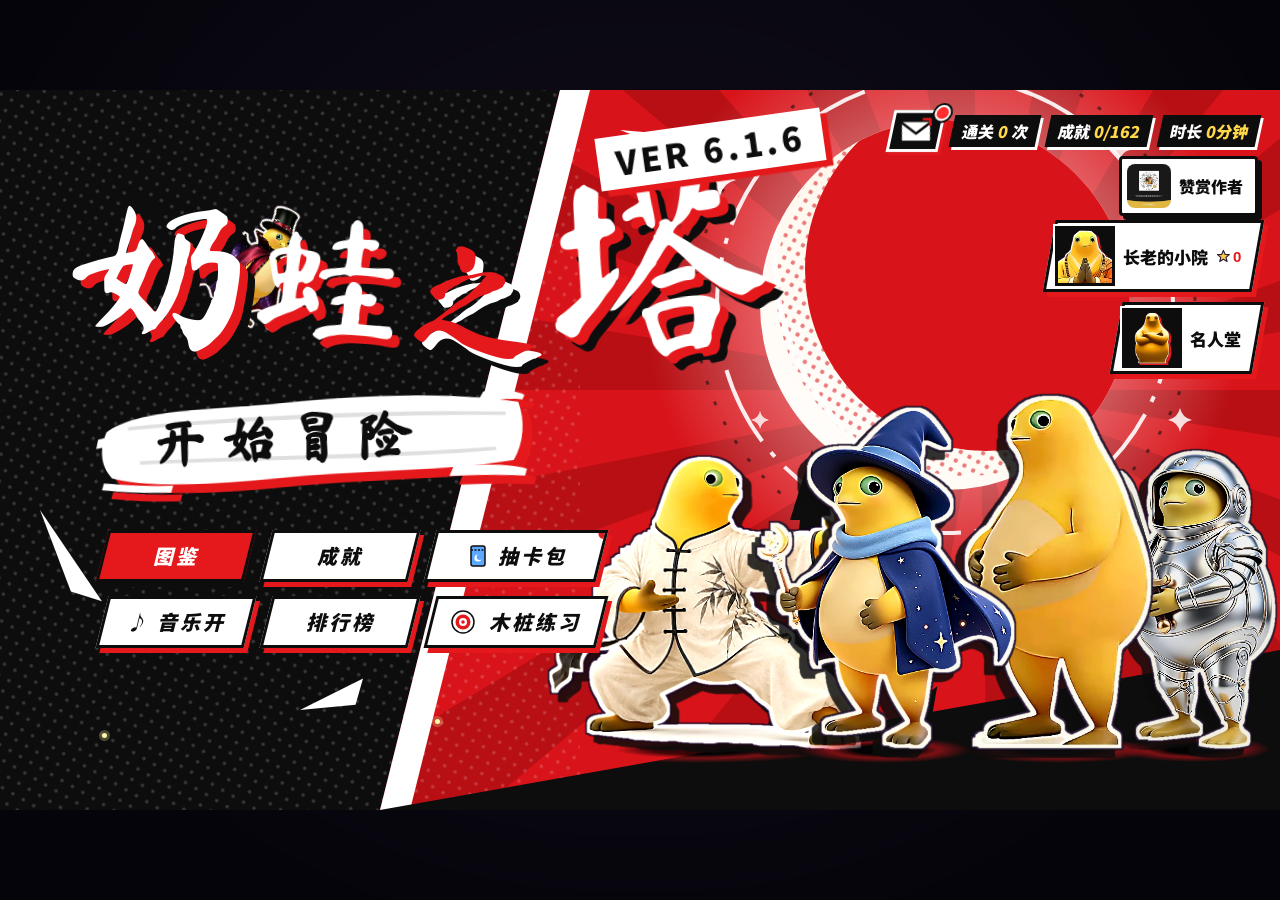
==== commit 16c4501d: "6.1.6：卡牌说明太长时字自动缩小、不再被小标签挡住；设置加「手机震动」「震屏」开关；成就「浑身是病」改为 6 种负面状态；信箱：第三部《奶蛙牌》已发布；主页版本号跟着走；附 6.1.6 安装包（含" ====
--- a/index.html
+++ b/index.html
@@ -7,10 +7,10 @@
 <meta name="x5-orientation" content="landscape">
 <meta name="theme-color" content="#140f2a">
 <title>奶蛙之塔</title>
-<link rel="stylesheet" href="font.css?v=6.1.3">
-<link rel="stylesheet" href="font2.css?v=6.1.3">
-<link rel="stylesheet" href="font3.css?v=6.1.3">
-<link rel="stylesheet" href="style.css?v=6.1.3">
+<link rel="stylesheet" href="font.css?v=6.1.6">
+<link rel="stylesheet" href="font2.css?v=6.1.6">
+<link rel="stylesheet" href="font3.css?v=6.1.6">
+<link rel="stylesheet" href="style.css?v=6.1.6">
 </head>
 <body>
 <div id="boot"><style>@font-face{font-family:'NWBoot';src:url([data-uri]) format('woff2')}
@@ -61,18 +61,18 @@
   <div id="toast"></div>
 </div>
 <div id="rotTip">横过来玩更舒服哦 ↻</div>
-<script src="img0.js?v=6.1.3"></script><script src="img1.js?v=6.1.3"></script><script src="img2.js?v=6.1.3"></script><script src="img3.js?v=6.1.3"></script><script src="img4.js?v=6.1.3"></script><script src="img5.js?v=6.1.3"></script><script src="img6.js?v=6.1.3"></script><script src="img7.js?v=6.1.3"></script><script src="img8.js?v=6.1.3"></script><script src="img9.js?v=6.1.3"></script><script src="img10.js?v=6.1.3"></script><script src="img11.js?v=6.1.3"></script><script src="img12.js?v=6.1.3"></script><script src="img13.js?v=6.1.3"></script><script src="img14.js?v=6.1.3"></script><script src="img15.js?v=6.1.3"></script><script src="img16.js?v=6.1.3"></script><script src="img17.js?v=6.1.3"></script><script src="img18.js?v=6.1.3"></script><script src="img19.js?v=6.1.3"></script><script src="img20.js?v=6.1.3"></script>
-<script src="music.js?v=6.1.3"></script>
-<script src="sx.js?v=6.1.3"></script><script src="voice.js?v=6.1.3"></script>
-<script src="sfx.js?v=6.1.3"></script>
-<script src="ui.js?v=6.1.3"></script>
-<script src="data.js?v=6.1.3"></script>
-<script src="lines.js?v=6.1.3"></script>
-<script src="story40.js?v=6.1.3"></script>
-<script src="toy.js?v=6.1.3"></script>
-<script src="game.js?v=6.1.3"></script>
-<script src="ss55.js?v=6.1.3"></script>
-<script src="comp57.js?v=6.1.3"></script>
-<script src="v60.js?v=6.1.3"></script>
+<script src="img0.js?v=6.1.6"></script><script src="img1.js?v=6.1.6"></script><script src="img2.js?v=6.1.6"></script><script src="img3.js?v=6.1.6"></script><script src="img4.js?v=6.1.6"></script><script src="img5.js?v=6.1.6"></script><script src="img6.js?v=6.1.6"></script><script src="img7.js?v=6.1.6"></script><script src="img8.js?v=6.1.6"></script><script src="img9.js?v=6.1.6"></script><script src="img10.js?v=6.1.6"></script><script src="img11.js?v=6.1.6"></script><script src="img12.js?v=6.1.6"></script><script src="img13.js?v=6.1.6"></script><script src="img14.js?v=6.1.6"></script><script src="img15.js?v=6.1.6"></script><script src="img16.js?v=6.1.6"></script><script src="img17.js?v=6.1.6"></script><script src="img18.js?v=6.1.6"></script><script src="img19.js?v=6.1.6"></script><script src="img20.js?v=6.1.6"></script>
+<script src="music.js?v=6.1.6"></script>
+<script src="sx.js?v=6.1.6"></script><script src="voice.js?v=6.1.6"></script>
+<script src="sfx.js?v=6.1.6"></script>
+<script src="ui.js?v=6.1.6"></script>
+<script src="data.js?v=6.1.6"></script>
+<script src="lines.js?v=6.1.6"></script>
+<script src="story40.js?v=6.1.6"></script>
+<script src="toy.js?v=6.1.6"></script>
+<script src="game.js?v=6.1.6"></script>
+<script src="ss55.js?v=6.1.6"></script>
+<script src="comp57.js?v=6.1.6"></script>
+<script src="v60.js?v=6.1.6"></script>
 </body>
 </html>
--- a/font.css
+++ b/font.css
@@ -1,72 +1,72 @@
-@font-face{font-family:'ZCOOL KuaiLe';font-style:normal;font-weight:400;font-display:swap;src:url([data-uri]) format('woff2');unicode-range:U+41,U+42,U+43,U+549A,U+54C6,U+54D7,U+55C5,U+5618,U+6055,U+63B0,U+63B7,U+6756,U+6E0D,U+76CF,U+76D4,U+77AA,U+780C,U+7977,U+7ECA,U+7EF7,U+7F81,U+8038,U+816E,U+82D4,U+8715,U+892A,U+8DBE,U+91C9,U+97A0}
-@font-face{font-family:'ZCOOL KuaiLe';font-style:normal;font-weight:400;font-display:swap;src:url([data-uri]) format('woff2');unicode-range:U+5495,U+54E8,U+54EE,U+55D3,U+55DC,U+55FD,U+560E,U+565C,U+5669,U+566C,U+56BC,U+5B75,U+5C49,U+5E27,U+618B,U+62C7,U+6320,U+6342,U+6413,U+6512,U+655B,U+65F1,U+65F7,U+673D,U+68D8,U+6D85,U+6E32,U+6F88,U+707C,U+70C1,U+72E9,U+7480,U+74A8,U+7656,U+7A9F,U+8309,U+8759,U+8760,U+8845,U+8D4E,U+8E66,U+8E6D,U+8EAF,U+9556,U+96CF,U+9AB8}
-@font-face{font-family:'ZCOOL KuaiLe';font-style:normal;font-weight:400;font-display:swap;src:url([data-uri]) format('woff2');unicode-range:U+508D,U+5288,U+52FA,U+5384,U+53ED,U+543C,U+54C4,U+5578,U+561F,U+575F,U+625B,U+62E2,U+6363,U+6467,U+6714,U+6E85,U+7741,U+7792,U+79E4,U+7B5D,U+7C27,U+803F,U+840E,U+86AA,U+8749,U+874C,U+8D9F,U+8E44,U+9525,U+9CDE}
-@font-face{font-family:'ZCOOL KuaiLe';font-style:normal;font-weight:400;font-display:swap;src:url([data-uri]) format('woff2');unicode-range:U+60,U+4EC6,U+4F8D,U+515C,U+51A5,U+51F3,U+53EE,U+54CE,U+54FC,U+5587,U+563F,U+5792,U+5815,U+5C4E,U+5C51,U+62FD,U+6328,U+638F,U+63C9,U+6869,U+68F5,U+6977,U+6D47,U+7076,U+70DB,U+7194,U+75AE,U+762B,U+7784,U+77EE,U+7B1B,U+7BF7,U+7F1A,U+8E72,U+94F2,U+952F,U+97AD,U+9B44,U+9ECF}
-@font-face{font-family:'ZCOOL KuaiLe';font-style:normal;font-weight:400;font-display:swap;src:url([data-uri]) format('woff2');unicode-range:U+4ED1,U+4ED7,U+4F51,U+5265,U+5401,U+548F,U+5492,U+54AF,U+54B3,U+54BD,U+54D1,U+54DF,U+5598,U+5632,U+584C,U+5AC2,U+5C61,U+5F13,U+62A0,U+62D0,U+635E,U+6643,U+67AF,U+68CD,U+6CB8,U+6CBE,U+7115,U+722A,U+7280,U+76EF,U+778E,U+7948,U+7985,U+79BE,U+7A8D,U+7EFD,U+7F00,U+819D,U+8214,U+846B,U+8513,U+86D9,U+8BBD,U+8C0E,U+8D29,U+8D50,U+94C5,U+9699,U+978D}
-@font-face{font-family:'ZCOOL KuaiLe';font-style:normal;font-weight:400;font-display:swap;src:url([data-uri]) format('woff2');unicode-range:U+5E,U+4E56,U+51F9,U+5203,U+524A,U+529D,U+53DB,U+541F,U+5435,U+54C7,U+556A,U+5589,U+55EF,U+563B,U+58F9,U+59A8,U+5BDE,U+5DEB,U+5E18,U+5F26,U+6084,U+614C,U+6233,U+6254,U+62E6,U+6323,U+632A,U+633D,U+6361,U+6405,U+67A3,U+683D,U+6B47,U+6B6A,U+6D51,U+6E0A,U+6E9C,U+6F6D,U+70AD,U+7130,U+71AC,U+7529,U+7538,U+75D2,U+76B1,U+7AD6,U+7CA5,U+7D6E,U+7FA1,U+8116,U+813E,U+8346,U+846C,U+8611,U+8680,U+888D,U+8A93,U+8C05,U+8D81,U+8E22,U+8E81,U+916C,U+94A9,U+9524,U+9540,U+9600,U+9640,U+9976,U+997F}
-@font-face{font-family:'ZCOOL KuaiLe';font-style:normal;font-weight:400;font-display:swap;src:url([data-uri]) format('woff2');unicode-range:U+B0,U+300E,U+300F,U+4E1B,U+4F10,U+4F1E,U+50F5,U+5179,U+51D1,U+522E,U+5319,U+5320,U+541E,U+54B1,U+54D2,U+5858,U+58F6,U+5B99,U+5D4C,U+5DE2,U+6101,U+6241,U+626F,U+6296,U+62BC,U+6380,U+644A,U+6454,U+6572,U+65A9,U+660F,U+6795,U+6BEF,U+6CFC,U+6E17,U+6E34,U+6EA2,U+6FA1,U+707F,U+70EB,U+714E,U+7235,U+7239,U+77DB,U+77E9,U+780D,U+7838,U+796D,U+7A84,U+7B3C,U+7F20,U+7FC5,U+8155,U+8180,U+84C4,U+853D,U+8721,U+88F9,U+8DEA,U+8EB2,U+8F9F,U+9493,U+94A5,U+95F7,U+9706,U+9709,U+9774,U+98A0,U+9E64}
-@font-face{font-family:'ZCOOL KuaiLe';font-style:normal;font-weight:400;font-display:swap;src:url([data-uri]) format('woff2');unicode-range:U+4E27,U+4E38,U+4E8F,U+4EC7,U+4FE9,U+503A,U+52AB,U+5339,U+535C,U+5378,U+538C,U+53F9,U+5475,U+54AA,U+54AC,U+54B8,U+5582,U+57CB,U+5835,U+5951,U+5BC2,U+5C2C,U+5C34,U+5C41,U+5C48,U+5F17,U+5F25,U+5F79,U+6028,U+6068,U+6094,U+6247,U+626D,U+62AC,U+62FE,U+6324,U+6367,U+6495,U+64A4,U+64CE,U+6674,U+679A,U+67F4,U+6876,U+6A59,U+6B20,U+6D46,U+6D8C,U+6E14,U+6E23,U+6F06,U+7164,U+716E,U+755C,U+75AB,U+7897,U+7A74,U+7B4B,U+7B5B,U+7EE3,U+7EF3,U+7F50,U+809D,U+8106,U+817B,U+81C2,U+81ED,U+82A6,U+83C7,U+85E4,U+8D2A,U+8EBA,U+8F70,U+9017,U+906E,U+95EF,U+9E2D,U+FF5C}
-@font-face{font-family:'ZCOOL KuaiLe';font-style:normal;font-weight:400;font-display:swap;src:url([data-uri]) format('woff2');unicode-range:U+24,U+4EF0,U+507F,U+50AC,U+50BB,U+51BB,U+51F6,U+51FD,U+52FE,U+53C9,U+53E0,U+543B,U+5524,U+558A,U+55B5,U+561B,U+56CA,U+5782,U+5893,U+5CB3,U+5D29,U+5DFE,U+5ECA,U+5F2F,U+609F,U+60F9,U+6108,U+6148,U+6155,U+6170,U+61D2,U+6251,U+62AB,U+62E8,U+62F3,U+6321,U+659C,U+6655,U+6670,U+679D,U+6905,U+6B49,U+6C6A,U+6CF3,U+6EE4,U+70E4,U+722C,U+7262,U+72B9,U+72E0,U+72F1,U+75D5,U+76C6,U+76FE,U+7720,U+77E2,U+7802,U+7816,U+788D,U+7A00,U+7A9D,U+7B52,U+7BAD,U+7C98,U+7CCA,U+7F1D,U+7F69,U+806A,U+809A,U+80BF,U+820C,U+82AF,U+82D7,U+84B8,U+8679,U+86C7,U+87BA,U+886B,U+8870,U+8C6B,U+8D4B,U+8D4C,U+8D64,U+8E29,U+8F74,U+8FB0,U+8FDF,U+9489,U+94AE,U+94C3,U+9508,U+971C,U+98D8,U+9971,U+9F7F}
-@font-face{font-family:'ZCOOL KuaiLe';font-style:normal;font-weight:400;font-display:swap;src:url([data-uri]) format('woff2');unicode-range:U+A5,U+4E11,U+4E22,U+4E32,U+4F0D,U+4F0F,U+4F69,U+51DD,U+51F0,U+5269,U+5366,U+5389,U+5413,U+5440,U+5446,U+5751,U+57AB,U+5806,U+5821,U+58F3,U+5938,U+5A03,U+5ACC,U+5BB4,U+5BC4,U+5E3D,U+5E7D,U+5F92,U+5FAA,U+5FE0,U+5FFD,U+60DC,U+60E8,U+6212,U+6284,U+62C6,U+62D4,U+63F4,U+642C,U+6478,U+6491,U+6492,U+64E6,U+6591,U+6735,U+6746,U+67F1,U+6842,U+68AF,U+68C9,U+6B3A,U+6C57,U+6CC4,U+6CE5,U+6DAF,U+6ECB,U+6EF4,U+70AB,U+71D5,U+7275,U+7434,U+74F7,U+75BC,U+76D0,U+7709,U+77AC,U+7A77,U+7B79,U+7C92,U+7CAE,U+7CD5,U+7EBD,U+7F5A,U+7FFC,U+80D6,U+8109,U+810F,U+8179,U+8292,U+8361,U+841D,U+866B,U+8896,U+8BC8,U+8C28,U+8D2B,U+8D2F,U+8D54,U+8DC3,U+8DF5,U+8E0F,U+8F86,U+8F88,U+8F9E,U+8FC8,U+8FEB,U+90A6,U+90AA,U+90BB,U+94DC,U+96D5,U+9897,U+997C,U+9A70,U+9E23,U+9F3B}
-@font-face{font-family:'ZCOOL KuaiLe';font-style:normal;font-weight:400;font-display:swap;src:url([data-uri]) format('woff2');unicode-range:U+300C,U+300D,U+4E54,U+4E58,U+4E95,U+4F2F,U+4F38,U+503E,U+5141,U+5144,U+51ED,U+5242,U+52B2,U+52D2,U+5439,U+54ED,U+5565,U+5761,U+58EE,U+594F,U+5954,U+59FF,U+5B64,U+5C18,U+5C1D,U+5C97,U+5CA9,U+5CB8,U+5E9F,U+5F04,U+5FA1,U+5FCD,U+6012,U+60AC,U+60B2,U+60EF,U+6270,U+6276,U+62D6,U+62DC,U+6316,U+632F,U+633A,U+6355,U+6447,U+649E,U+64C5,U+654C,U+65C1,U+65CB,U+67DC,U+6846,U+6B8B,U+6BEB,U+6CBF,U+6CDB,U+6CEA,U+6D45,U+6D53,U+6D74,U+6D82,U+6DA8,U+6EDA,U+6F0F,U+706D,U+708E,U+70AE,U+70BC,U+70C2,U+70E6,U+7237,U+7238,U+72FC,U+730E,U+731B,U+73BB,U+7483,U+74DC,U+74F6,U+7626,U+775B,U+788E,U+78B0,U+7AF9,U+7BEE,U+7C97,U+7EB1,U+7ED1,U+7ED5,U+7F6A,U+7FBD,U+8017,U+80A9,U+80C6,U+8170,U+820D,U+8377,U+8389,U+83B2,U+8463,U+867E,U+88C2,U+88D9,U+8986,U+8D21,U+8D56,U+8D60,U+8DB4,U+9003,U+90CE,U+9189,U+94BB,U+9505,U+95F9,U+963B,U+966A,U+9677,U+96FE,U+9A71,U+9A82,U+9A91,U+9F20}
-@font-face{font-family:'ZCOOL KuaiLe';font-style:normal;font-weight:400;font-display:swap;src:url([data-uri]) format('woff2');unicode-range:U+4E4C,U+4E88,U+4EA1,U+4ED3,U+4ED4,U+4EFF,U+4FA7,U+500D,U+504F,U+5076,U+5077,U+517D,U+5192,U+51C9,U+5238,U+5251,U+526A,U+52C7,U+52FF,U+53A8,U+53EC,U+5410,U+559D,U+55B7,U+5634,U+585E,U+586B,U+58A8,U+5B54,U+5BBF,U+5BD2,U+5C16,U+5E45,U+5E84,U+5F03,U+5F1F,U+5F31,U+5F84,U+5FBD,U+5FC6,U+5FD9,U+5FE7,U+6052,U+6062,U+60D1,U+622A,U+6234,U+624E,U+6269,U+62B5,U+62D2,U+6325,U+63E1,U+643A,U+6446,U+6562,U+656C,U+65E2,U+65FA,U+6628,U+6652,U+6668,U+6676,U+66FF,U+67AA,U+67D4,U+68D2,U+695A,U+69FD,U+6A2A,U+6B8A,U+6C60,U+6C64,U+6C9F,U+6CC9,U+6CE1,U+6CFD,U+6D1E,U+6D6E,U+6DE1,U+6E7F,U+6F5C,U+704C,U+7070,U+7089,U+70B8,U+718A,U+71C3,U+723D,U+73CD,U+756A,U+75BE,U+76D2,U+76D7,U+78E8,U+795D,U+7C4D,U+7D2F,U+7EE9,U+7F13,U+8000,U+8010,U+80AF,U+80F8,U+8212,U+8584,U+8861,U+888B,U+88E4,U+8BF1,U+8C31,U+8D5A,U+8D76,U+8DE8,U+8FA3,U+8FC5,U+9006,U+903C,U+904D,U+9274,U+950B,U+95EA,U+9636,U+978B,U+987F,U+9A7E,U+9B42,U+9E1F,U+9F13,U+FF5E}
-@font-face{font-family:'ZCOOL KuaiLe';font-style:normal;font-weight:400;font-display:swap;src:url([data-uri]) format('woff2');unicode-range:U+23,U+3D,U+4E01,U+4E39,U+4ECD,U+4F5B,U+501F,U+50A8,U+5175,U+51A0,U+51C0,U+51E4,U+5200,U+5224,U+523A,U+52AA,U+52B1,U+52B3,U+5348,U+5360,U+5371,U+5377,U+539A,U+547C,U+54E6,U+5531,U+56F0,U+56FA,U+574F,U+5854,U+5899,U+58C1,U+592E,U+5939,U+5976,U+5A18,U+5B59,U+5B87,U+5B97,U+5BA0,U+5BAB,U+5BBD,U+5BBE,U+5BF8,U+5C0A,U+5C3A,U+5E2D,U+5E8A,U+6015,U+602A,U+6069,U+6162,U+61C2,U+6293,U+62B1,U+62BD,U+62FC,U+6302,U+635F,U+638C,U+63ED,U+6458,U+6563,U+6620,U+6653,U+6696,U+6697,U+675F,U+676F,U+67D0,U+67D3,U+684C,U+6865,U+68B0,U+6B23,U+6C89,U+6DA6,U+6DB2,U+6DF7,U+6ED1,U+6F02,U+70C8,U+70DF,U+70E7,U+7126,U+7236,U+7259,U+731C,U+751A,U+751C,U+7532,U+7545,U+75DB,U+7761,U+7A0D,U+7CD6,U+7D2B,U+7EA0,U+7EB9,U+7ED8,U+7F18,U+7F29,U+8033,U+804A,U+80A4,U+80E1,U+817F,U+82E6,U+8336,U+8499,U+864E,U+865A,U+88AD,U+89E6,U+8BD7,U+8BFA,U+8C37,U+8D25,U+8FEA,U+9012,U+907F,U+90D1,U+9177,U+91CA,U+94FA,U+9501,U+9634,U+9635,U+9694,U+9707,U+9738,U+9A97,U+9AA8,U+9B3C,U+9ED8}
-@font-face{font-family:'ZCOOL KuaiLe';font-style:normal;font-weight:400;font-display:swap;src:url([data-uri]) format('woff2');unicode-range:U+26,U+3C,U+3E,U+D7,U+4E4E,U+4E71,U+4EBF,U+5012,U+51AC,U+51B0,U+51B2,U+51B7,U+5218,U+521A,U+5220,U+5237,U+523B,U+526F,U+5385,U+53E5,U+53EB,U+53F3,U+53F6,U+5438,U+54C8,U+54E5,U+552F,U+5584,U+5706,U+5723,U+5750,U+575A,U+5988,U+59B9,U+59D0,U+59D4,U+5B88,U+5B9C,U+5BDF,U+5BFB,U+5C01,U+5C04,U+5C3E,U+5C4B,U+5C4F,U+5DE6,U+5DE8,U+5E01,U+5E78,U+5EF6,U+5F39,U+5FD8,U+6000,U+6025,U+6076,U+613F,U+6258,U+6263,U+6267,U+6298,U+62A2,U+62E5,U+62EC,U+6311,U+6377,U+6388,U+6389,U+63A2,U+63D2,U+642D,U+654F,U+6551,U+6597,U+65CF,U+65D7,U+65E7,U+6682,U+66F2,U+671D,U+672B,U+6740,U+6751,U+6811,U+6863,U+6982,U+6BD2,U+6CF0,U+6D0B,U+6D17,U+6DFB,U+6F6E,U+706F,U+719F,U+72AF,U+72D7,U+732B,U+732E,U+73E0,U+7530,U+76D6,U+76DB,U+7840,U+786C,U+79CB,U+79D2,U+7A33,U+7A97,U+7ADF,U+7B26,U+7E41,U+7EC3,U+7F3A,U+8089,U+80DC,U+811A,U+8131,U+8138,U+821E,U+8349,U+83DC,U+86CB,U+8BA8,U+8BAD,U+8BEF,U+8BFE,U+8D1D,U+8D4F,U+8D62,U+8DD1,U+8DF3,U+8F6E,U+8FF9,U+900F,U+9057,U+9192,U+91CE,U+9488,U+94A2,U+9547,U+955C,U+95F2,U+9644,U+964D,U+96C4,U+96C5,U+96E8,U+96F6,U+96F7,U+9732,U+9759,U+9760,U+987A,U+989C,U+9910,U+996D,U+996E,U+9B54,U+9E21,U+9EBB,U+9F50}
-@font-face{font-family:'ZCOOL KuaiLe';font-style:normal;font-weight:400;font-display:swap;src:url([data-uri]) format('woff2');unicode-range:U+7E,U+2026,U+4E03,U+4E25,U+4E34,U+4E45,U+4E5D,U+4EAE,U+4ED8,U+4F11,U+4F19,U+4F24,U+4F34,U+4F59,U+4FB5,U+5047,U+505C,U+5170,U+51CF,U+5267,U+5356,U+5374,U+5382,U+538B,U+53E6,U+5426,U+542B,U+542F,U+5462,U+5473,U+554A,U+5566,U+5708,U+571F,U+5757,U+57DF,U+5802,U+591C,U+591F,U+592B,U+5965,U+5979,U+5A01,U+5A5A,U+5B63,U+5B69,U+5BA1,U+5BA3,U+5C42,U+5C81,U+5DE7,U+5DEE,U+5E0C,U+5E55,U+5E8F,U+5EA7,U+5F02,U+5F52,U+5FF5,U+60CA,U+60E0,U+6279,U+62C5,U+62FF,U+63CF,U+64CD,U+653B,U+65BD,U+65E9,U+665A,U+66B4,U+66FE,U+6728,U+6742,U+677E,U+67B6,U+680F,U+68A6,U+68C0,U+699C,U+6B4C,U+6B66,U+6B7B,U+6BCD,U+6BDB,U+6C38,U+6CB3,U+6CB9,U+6CE2,U+6D3E,U+6D4F,U+6FC0,U+7075,U+7206,U+725B,U+72C2,U+73ED,U+7565,U+7591,U+7597,U+75C5,U+76AE,U+7834,U+7968,U+7A7F,U+7A81,U+7AE5,U+7B14,U+7C89,U+7D27,U+7EAF,U+7EB8,U+7EC7,U+7EE7,U+7EFF,U+7F57,U+7FFB,U+805A,U+80A1,U+822C,U+8363,U+836F,U+84DD,U+8840,U+8863,U+8865,U+8B66,U+8BB2,U+8BDA,U+8C01,U+8C08,U+8C46,U+8D1F,U+8D35,U+8D5B,U+8D5E,U+8DA3,U+8DDF,U+8F93,U+8FF0,U+8FF7,U+8FFD,U+9000,U+9047,U+9152,U+949F,U+94C1,U+94F6,U+9648,U+9669,U+96EA,U+987B,U+987E,U+989D,U+9970,U+9986,U+9C7C,U+9C9C}
-@font-face{font-family:'ZCOOL KuaiLe';font-style:normal;font-weight:400;font-display:swap;src:url([data-uri]) format('woff2');unicode-range:U+25,U+4E14,U+4E1D,U+4E49,U+4E60,U+4E9A,U+4EB2,U+4EC5,U+4EFD,U+4F4F,U+4F8B,U+4FBF,U+5019,U+5145,U+514B,U+516B,U+516D,U+5174,U+5178,U+517B,U+5199,U+519B,U+51B3,U+51B5,U+5207,U+5212,U+5219,U+521D,U+52BF,U+5343,U+5347,U+534A,U+536B,U+5370,U+53E4,U+53F2,U+5403,U+542C,U+547D,U+54CD,U+54EA,U+56F4,U+5747,U+575B,U+5883,U+589E,U+5931,U+5947,U+5956,U+5957,U+5B83,U+5BA4,U+5BB3,U+5BCC,U+5C14,U+5C3D,U+5C40,U+5C45,U+5C5E,U+5DF4,U+5E72,U+5E95,U+5F80,U+5F85,U+5FB7,U+5FD7,U+601D,U+626B,U+627F,U+62C9,U+62CD,U+6309,U+63A7,U+6545,U+65AD,U+65C5,U+666E,U+667A,U+670B,U+671B,U+677F,U+6781,U+6797,U+6821,U+6838,U+6839,U+697C,U+6B62,U+6BB5,U+6C7D,U+6C99,U+6D4B,U+6D6A,U+6E29,U+6EE1,U+6F14,U+6F2B,U+72B6,U+72EC,U+7387,U+753B,U+76CA,U+76D8,U+7701,U+773C,U+77ED,U+77F3,U+7814,U+793C,U+79BB,U+79C1,U+79D8,U+79EF,U+79FB,U+7A76,U+7B11,U+7B54,U+7B56,U+7B97,U+7BC7,U+7C73,U+7D20,U+7EAA,U+7EC8,U+7EDD,U+7EED,U+7FA4,U+804C,U+8058,U+80CC,U+8111,U+817E,U+826F,U+843D,U+89C9,U+89D2,U+8BBF,U+8BC9,U+8BCD,U+8BE6,U+8C22,U+8C61,U+8D22,U+8D26,U+8D27,U+8D8A,U+8F6F,U+8F7B,U+8F83,U+8FB9,U+8FD4,U+8FDC,U+9002,U+94B1,U+9519,U+95ED,U+961F,U+9632,U+9633,U+963F,U+968F,U+9690,U+96BE,U+9876,U+9884,U+98DE,U+9988,U+9999,U+9EC4,U+FF1B}
-@font-face{font-family:'ZCOOL KuaiLe';font-style:normal;font-weight:400;font-display:swap;src:url([data-uri]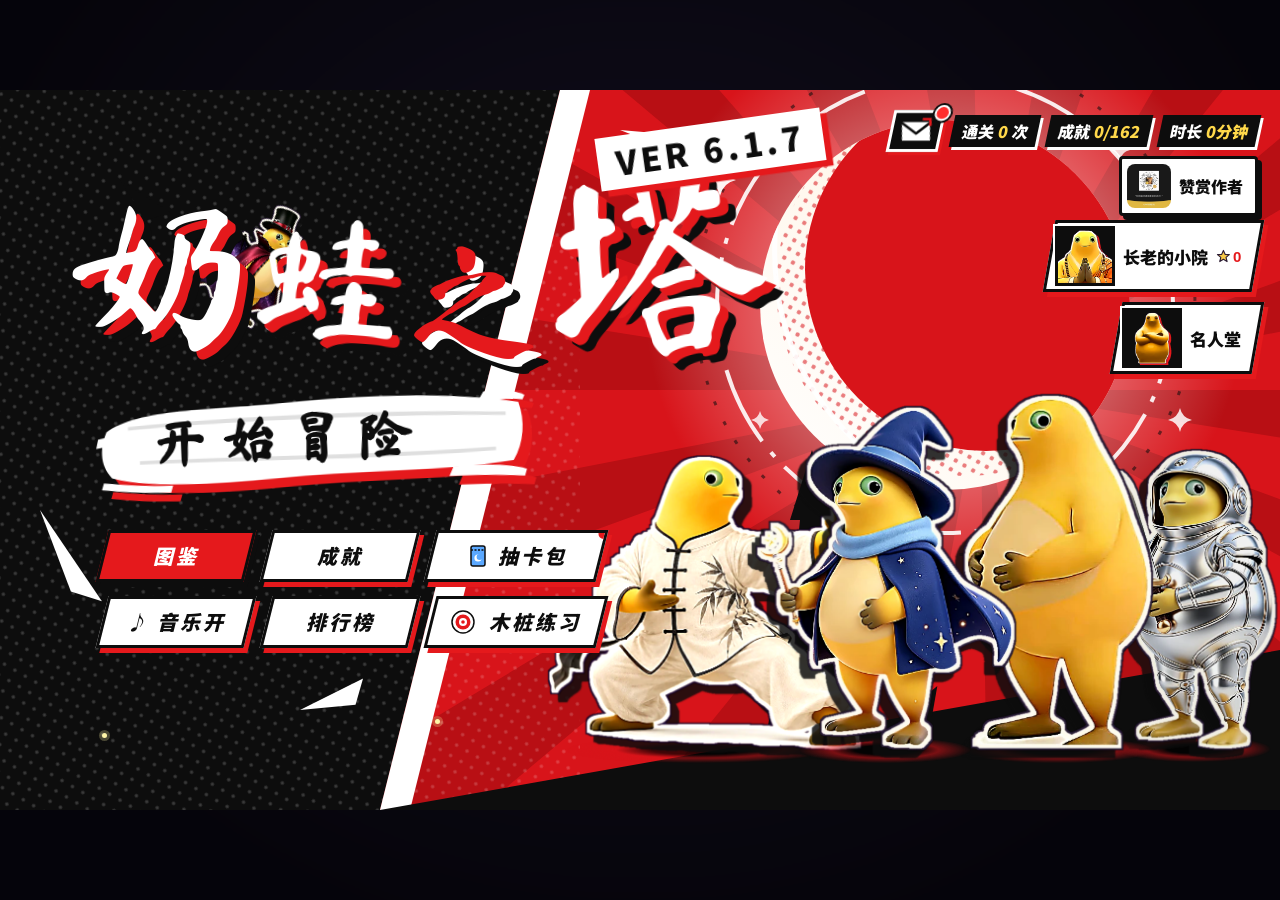
==== commit bfb9d6e1: "6.1.7：休息处 / 事件 / 选牌连点只生效一次；死斗场的喇叭能点了；无尽模式每轮结束清掉伙伴，专属「？」事件恢复；鲜血盛宴加的生命上限只在本场战斗有效；附 6.1.7 安装包（含 B站 SDK）" ====
--- a/index.html
+++ b/index.html
@@ -7,10 +7,10 @@
 <meta name="x5-orientation" content="landscape">
 <meta name="theme-color" content="#140f2a">
 <title>奶蛙之塔</title>
-<link rel="stylesheet" href="font.css?v=6.1.6">
-<link rel="stylesheet" href="font2.css?v=6.1.6">
-<link rel="stylesheet" href="font3.css?v=6.1.6">
-<link rel="stylesheet" href="style.css?v=6.1.6">
+<link rel="stylesheet" href="font.css?v=6.1.7">
+<link rel="stylesheet" href="font2.css?v=6.1.7">
+<link rel="stylesheet" href="font3.css?v=6.1.7">
+<link rel="stylesheet" href="style.css?v=6.1.7">
 </head>
 <body>
 <div id="boot"><style>@font-face{font-family:'NWBoot';src:url([data-uri]) format('woff2')}
@@ -61,18 +61,18 @@
   <div id="toast"></div>
 </div>
 <div id="rotTip">横过来玩更舒服哦 ↻</div>
-<script src="img0.js?v=6.1.6"></script><script src="img1.js?v=6.1.6"></script><script src="img2.js?v=6.1.6"></script><script src="img3.js?v=6.1.6"></script><script src="img4.js?v=6.1.6"></script><script src="img5.js?v=6.1.6"></script><script src="img6.js?v=6.1.6"></script><script src="img7.js?v=6.1.6"></script><script src="img8.js?v=6.1.6"></script><script src="img9.js?v=6.1.6"></script><script src="img10.js?v=6.1.6"></script><script src="img11.js?v=6.1.6"></script><script src="img12.js?v=6.1.6"></script><script src="img13.js?v=6.1.6"></script><script src="img14.js?v=6.1.6"></script><script src="img15.js?v=6.1.6"></script><script src="img16.js?v=6.1.6"></script><script src="img17.js?v=6.1.6"></script><script src="img18.js?v=6.1.6"></script><script src="img19.js?v=6.1.6"></script><script src="img20.js?v=6.1.6"></script>
-<script src="music.js?v=6.1.6"></script>
-<script src="sx.js?v=6.1.6"></script><script src="voice.js?v=6.1.6"></script>
-<script src="sfx.js?v=6.1.6"></script>
-<script src="ui.js?v=6.1.6"></script>
-<script src="data.js?v=6.1.6"></script>
-<script src="lines.js?v=6.1.6"></script>
-<script src="story40.js?v=6.1.6"></script>
-<script src="toy.js?v=6.1.6"></script>
-<script src="game.js?v=6.1.6"></script>
-<script src="ss55.js?v=6.1.6"></script>
-<script src="comp57.js?v=6.1.6"></script>
-<script src="v60.js?v=6.1.6"></script>
+<script src="img0.js?v=6.1.7"></script><script src="img1.js?v=6.1.7"></script><script src="img2.js?v=6.1.7"></script><script src="img3.js?v=6.1.7"></script><script src="img4.js?v=6.1.7"></script><script src="img5.js?v=6.1.7"></script><script src="img6.js?v=6.1.7"></script><script src="img7.js?v=6.1.7"></script><script src="img8.js?v=6.1.7"></script><script src="img9.js?v=6.1.7"></script><script src="img10.js?v=6.1.7"></script><script src="img11.js?v=6.1.7"></script><script src="img12.js?v=6.1.7"></script><script src="img13.js?v=6.1.7"></script><script src="img14.js?v=6.1.7"></script><script src="img15.js?v=6.1.7"></script><script src="img16.js?v=6.1.7"></script><script src="img17.js?v=6.1.7"></script><script src="img18.js?v=6.1.7"></script><script src="img19.js?v=6.1.7"></script><script src="img20.js?v=6.1.7"></script>
+<script src="music.js?v=6.1.7"></script>
+<script src="sx.js?v=6.1.7"></script><script src="voice.js?v=6.1.7"></script>
+<script src="sfx.js?v=6.1.7"></script>
+<script src="ui.js?v=6.1.7"></script>
+<script src="data.js?v=6.1.7"></script>
+<script src="lines.js?v=6.1.7"></script>
+<script src="story40.js?v=6.1.7"></script>
+<script src="toy.js?v=6.1.7"></script>
+<script src="game.js?v=6.1.7"></script>
+<script src="ss55.js?v=6.1.7"></script>
+<script src="comp57.js?v=6.1.7"></script>
+<script src="v60.js?v=6.1.7"></script>
 </body>
 </html>
--- a/font.css
+++ b/font.css
@@ -1,72 +1,72 @@
-@font-face{font-family:'ZCOOL KuaiLe';font-style:normal;font-weight:400;font-display:swap;src:url([data-uri]) format('woff2');unicode-range:U+41,U+42,U+43,U+549A,U+54C6,U+54D7,U+55C5,U+5618,U+6055,U+63B0,U+63B7,U+6756,U+6E0D,U+76CF,U+76D4,U+77AA,U+780C,U+7977,U+7ECA,U+7EF7,U+7F81,U+8038,U+816E,U+82D4,U+8715,U+892A,U+8DBE,U+91C9,U+97A0}
-@font-face{font-family:'ZCOOL KuaiLe';font-style:normal;font-weight:400;font-display:swap;src:url([data-uri]) format('woff2');unicode-range:U+5495,U+54E8,U+54EE,U+55D3,U+55DC,U+55FD,U+560E,U+565C,U+5669,U+566C,U+56BC,U+5B75,U+5C49,U+5E27,U+618B,U+62C7,U+6320,U+6342,U+6413,U+6512,U+655B,U+65F1,U+65F7,U+673D,U+68D8,U+6D85,U+6E32,U+6F88,U+707C,U+70C1,U+72E9,U+7480,U+74A8,U+7656,U+7A9F,U+8309,U+8759,U+8760,U+8845,U+8D4E,U+8E66,U+8E6D,U+8EAF,U+9556,U+96CF,U+9AB8}
-@font-face{font-family:'ZCOOL KuaiLe';font-style:normal;font-weight:400;font-display:swap;src:url([data-uri]) format('woff2');unicode-range:U+508D,U+5288,U+52FA,U+5384,U+53ED,U+543C,U+54C4,U+5578,U+561F,U+575F,U+625B,U+62E2,U+6363,U+6467,U+6714,U+6E85,U+7741,U+7792,U+79E4,U+7B5D,U+7C27,U+803F,U+840E,U+86AA,U+8749,U+874C,U+8D9F,U+8E44,U+9525,U+9CDE}
-@font-face{font-family:'ZCOOL KuaiLe';font-style:normal;font-weight:400;font-display:swap;src:url([data-uri]) format('woff2');unicode-range:U+60,U+4EC6,U+4F8D,U+515C,U+51A5,U+51F3,U+53EE,U+54CE,U+54FC,U+5587,U+563F,U+5792,U+5815,U+5C4E,U+5C51,U+62FD,U+6328,U+638F,U+63C9,U+6869,U+68F5,U+6977,U+6D47,U+7076,U+70DB,U+7194,U+75AE,U+762B,U+7784,U+77EE,U+7B1B,U+7BF7,U+7F1A,U+8E72,U+94F2,U+952F,U+97AD,U+9B44,U+9E3D,U+9ECF}
-@font-face{font-family:'ZCOOL KuaiLe';font-style:normal;font-weight:400;font-display:swap;src:url([data-uri]) format('woff2');unicode-range:U+4ED1,U+4ED7,U+4F51,U+5265,U+5401,U+548F,U+5492,U+54AF,U+54B3,U+54BD,U+54D1,U+54DF,U+5598,U+5632,U+584C,U+5AC2,U+5C61,U+5F13,U+62A0,U+62D0,U+635E,U+6643,U+67AF,U+68CD,U+6CB8,U+6CBE,U+7115,U+722A,U+7280,U+76EF,U+778E,U+7948,U+7985,U+79BE,U+7A8D,U+7EFD,U+7F00,U+819D,U+8214,U+846B,U+8513,U+86D9,U+8BBD,U+8C0E,U+8D29,U+8D50,U+94C5,U+9699,U+978D}
-@font-face{font-family:'ZCOOL KuaiLe';font-style:normal;font-weight:400;font-display:swap;src:url([data-uri]) format('woff2');unicode-range:U+5E,U+4E56,U+51F9,U+5203,U+524A,U+529D,U+53DB,U+541F,U+5435,U+54C7,U+556A,U+5589,U+55EF,U+563B,U+58F9,U+59A8,U+5BDE,U+5DEB,U+5E18,U+5F26,U+6084,U+614C,U+6233,U+6254,U+62E6,U+6323,U+632A,U+633D,U+6361,U+6405,U+67A3,U+683D,U+6B47,U+6B6A,U+6D51,U+6E0A,U+6E9C,U+6F6D,U+70AD,U+7130,U+71AC,U+7529,U+7538,U+75D2,U+76B1,U+7AD6,U+7CA5,U+7D6E,U+7FA1,U+8116,U+813E,U+8346,U+846C,U+8611,U+8680,U+888D,U+8A93,U+8C05,U+8D81,U+8E22,U+8E81,U+916C,U+94A9,U+9524,U+9540,U+9600,U+9640,U+9976,U+997F}
-@font-face{font-family:'ZCOOL KuaiLe';font-style:normal;font-weight:400;font-display:swap;src:url([data-uri]) format('woff2');unicode-range:U+B0,U+300E,U+300F,U+4E1B,U+4F10,U+4F1E,U+50F5,U+5179,U+51D1,U+522E,U+5319,U+5320,U+541E,U+54B1,U+54D2,U+5858,U+58F6,U+5B99,U+5D4C,U+5DE2,U+6101,U+6241,U+626F,U+6296,U+62BC,U+6380,U+644A,U+6454,U+6572,U+65A9,U+660F,U+6795,U+6BEF,U+6CFC,U+6E17,U+6E34,U+6EA2,U+6FA1,U+707F,U+70EB,U+714E,U+7235,U+7239,U+77DB,U+77E9,U+780D,U+7838,U+796D,U+7A84,U+7B3C,U+7F20,U+7FC5,U+8155,U+8180,U+84C4,U+853D,U+8721,U+88F9,U+8DEA,U+8EB2,U+8F9F,U+9493,U+94A5,U+95F7,U+9706,U+9709,U+9774,U+98A0,U+9E64}
-@font-face{font-family:'ZCOOL KuaiLe';font-style:normal;font-weight:400;font-display:swap;src:url([data-uri]) format('woff2');unicode-range:U+4E27,U+4E38,U+4E8F,U+4EC7,U+4FE9,U+503A,U+52AB,U+5339,U+535C,U+5378,U+538C,U+53F9,U+5475,U+54AA,U+54AC,U+54B8,U+5582,U+57CB,U+5835,U+5951,U+5BC2,U+5C2C,U+5C34,U+5C41,U+5C48,U+5F17,U+5F25,U+5F79,U+6028,U+6068,U+6094,U+6247,U+626D,U+62AC,U+62FE,U+6324,U+6367,U+6495,U+64A4,U+64CE,U+6674,U+679A,U+67F4,U+6876,U+6A59,U+6B20,U+6D46,U+6D8C,U+6E14,U+6E23,U+6F06,U+7164,U+716E,U+755C,U+75AB,U+7897,U+7A74,U+7B4B,U+7B5B,U+7EE3,U+7EF3,U+7F50,U+809D,U+8106,U+817B,U+81C2,U+81ED,U+82A6,U+83C7,U+85E4,U+8D2A,U+8EBA,U+8F70,U+9017,U+906E,U+95EF,U+9E2D,U+FF5C}
-@font-face{font-family:'ZCOOL KuaiLe';font-style:normal;font-weight:400;font-display:swap;src:url([data-uri]) format('woff2');unicode-range:U+24,U+4EF0,U+507F,U+50AC,U+50BB,U+51BB,U+51F6,U+51FD,U+52FE,U+53C9,U+53E0,U+543B,U+5524,U+558A,U+55B5,U+561B,U+56CA,U+5782,U+5893,U+5CB3,U+5D29,U+5DFE,U+5ECA,U+5F2F,U+609F,U+60F9,U+6108,U+6148,U+6155,U+6170,U+61D2,U+6251,U+62AB,U+62E8,U+62F3,U+6321,U+659C,U+6655,U+6670,U+679D,U+6905,U+6B49,U+6C6A,U+6CF3,U+6EE4,U+70E4,U+722C,U+7262,U+72B9,U+72E0,U+72F1,U+75D5,U+76C6,U+76FE,U+7720,U+77E2,U+7802,U+7816,U+788D,U+7A00,U+7A9D,U+7B52,U+7BAD,U+7C98,U+7CCA,U+7F1D,U+7F69,U+806A,U+809A,U+80BF,U+820C,U+82AF,U+82D7,U+84B8,U+8679,U+86C7,U+87BA,U+886B,U+8870,U+8C6B,U+8D4B,U+8D4C,U+8D64,U+8E29,U+8F74,U+8FB0,U+8FDF,U+9489,U+94AE,U+94C3,U+9508,U+971C,U+98D8,U+9971,U+9F7F}
-@font-face{font-family:'ZCOOL KuaiLe';font-style:normal;font-weight:400;font-display:swap;src:url([data-uri]) format('woff2');unicode-range:U+A5,U+4E11,U+4E22,U+4E32,U+4F0D,U+4F0F,U+4F69,U+51DD,U+51F0,U+5269,U+5366,U+5389,U+5413,U+5440,U+5446,U+5751,U+57AB,U+5806,U+5821,U+58F3,U+5938,U+5A03,U+5ACC,U+5BB4,U+5BC4,U+5E3D,U+5E7D,U+5F92,U+5FAA,U+5FE0,U+5FFD,U+60DC,U+60E8,U+6212,U+6284,U+62C6,U+62D4,U+63F4,U+642C,U+6478,U+6491,U+6492,U+64E6,U+6591,U+6735,U+6746,U+67F1,U+6842,U+68AF,U+68C9,U+6B3A,U+6C57,U+6CC4,U+6CE5,U+6DAF,U+6ECB,U+6EF4,U+70AB,U+71D5,U+7275,U+7434,U+74F7,U+75BC,U+76D0,U+7709,U+77AC,U+7A77,U+7B79,U+7C92,U+7CAE,U+7CD5,U+7EBD,U+7F5A,U+7FFC,U+80D6,U+8109,U+810F,U+8179,U+8292,U+8361,U+841D,U+866B,U+8896,U+8BC8,U+8C28,U+8D2B,U+8D2F,U+8D54,U+8DC3,U+8DF5,U+8E0F,U+8F86,U+8F88,U+8F9E,U+8FC8,U+8FEB,U+90A6,U+90AA,U+90BB,U+94DC,U+96D5,U+9897,U+997C,U+9A70,U+9E23,U+9F3B}
-@font-face{font-family:'ZCOOL KuaiLe';font-style:normal;font-weight:400;font-display:swap;src:url([data-uri]) format('woff2');unicode-range:U+300C,U+300D,U+4E54,U+4E58,U+4E95,U+4F2F,U+4F38,U+503E,U+5141,U+5144,U+51ED,U+5242,U+52B2,U+52D2,U+5439,U+54ED,U+5565,U+5761,U+58EE,U+594F,U+5954,U+59FF,U+5B64,U+5C18,U+5C1D,U+5C97,U+5CA9,U+5CB8,U+5E9F,U+5F04,U+5FA1,U+5FCD,U+6012,U+60AC,U+60B2,U+60EF,U+6270,U+6276,U+62D6,U+62DC,U+6316,U+632F,U+633A,U+6355,U+6447,U+649E,U+64C5,U+654C,U+65C1,U+65CB,U+67DC,U+6846,U+6B8B,U+6BEB,U+6CBF,U+6CDB,U+6CEA,U+6D45,U+6D53,U+6D74,U+6D82,U+6DA8,U+6EDA,U+6F0F,U+706D,U+708E,U+70AE,U+70BC,U+70C2,U+70E6,U+7237,U+7238,U+72FC,U+730E,U+731B,U+73BB,U+7483,U+74DC,U+74F6,U+7626,U+775B,U+788E,U+78B0,U+7AF9,U+7BEE,U+7C97,U+7EB1,U+7ED1,U+7ED5,U+7F6A,U+7FBD,U+8017,U+80A9,U+80C6,U+8170,U+820D,U+8377,U+8389,U+83B2,U+8463,U+867E,U+88C2,U+88D9,U+8986,U+8D21,U+8D56,U+8D60,U+8DB4,U+9003,U+90CE,U+9189,U+94BB,U+9505,U+95F9,U+963B,U+966A,U+9677,U+96FE,U+9A71,U+9A82,U+9A91,U+9F20}
-@font-face{font-family:'ZCOOL KuaiLe';font-style:normal;font-weight:400;font-display:swap;src:url([data-uri]) format('woff2');unicode-range:U+4E4C,U+4E88,U+4EA1,U+4ED3,U+4ED4,U+4EFF,U+4FA7,U+500D,U+504F,U+5076,U+5077,U+517D,U+5192,U+51C9,U+5238,U+5251,U+526A,U+52C7,U+52FF,U+53A8,U+53EC,U+5410,U+559D,U+55B7,U+5634,U+585E,U+586B,U+58A8,U+5B54,U+5BBF,U+5BD2,U+5C16,U+5E45,U+5E84,U+5F03,U+5F1F,U+5F31,U+5F84,U+5FBD,U+5FC6,U+5FD9,U+5FE7,U+6052,U+6062,U+60D1,U+622A,U+6234,U+624E,U+6269,U+62B5,U+62D2,U+6325,U+63E1,U+643A,U+6446,U+6562,U+656C,U+65E2,U+65FA,U+6628,U+6652,U+6668,U+6676,U+66FF,U+67AA,U+67D4,U+68D2,U+695A,U+69FD,U+6A2A,U+6B8A,U+6C60,U+6C64,U+6C9F,U+6CC9,U+6CE1,U+6CFD,U+6D1E,U+6D6E,U+6DE1,U+6E7F,U+6F5C,U+704C,U+7070,U+7089,U+70B8,U+718A,U+71C3,U+723D,U+73CD,U+756A,U+75BE,U+76D2,U+76D7,U+78E8,U+795D,U+7C4D,U+7D2F,U+7EE9,U+7F13,U+8000,U+8010,U+80AF,U+80F8,U+8212,U+8584,U+8861,U+888B,U+88E4,U+8BF1,U+8C31,U+8D5A,U+8D76,U+8DE8,U+8FA3,U+8FC5,U+9006,U+903C,U+904D,U+9274,U+950B,U+95EA,U+9636,U+978B,U+987F,U+9A7E,U+9B42,U+9E1F,U+9F13,U+FF5E}
-@font-face{font-family:'ZCOOL KuaiLe';font-style:normal;font-weight:400;font-display:swap;src:url([data-uri]) format('woff2');unicode-range:U+23,U+3D,U+4E01,U+4E39,U+4ECD,U+4F5B,U+501F,U+50A8,U+5175,U+51A0,U+51C0,U+51E4,U+5200,U+5224,U+523A,U+52AA,U+52B1,U+52B3,U+5348,U+5360,U+5371,U+5377,U+539A,U+547C,U+54E6,U+5531,U+56F0,U+56FA,U+574F,U+5854,U+5899,U+58C1,U+592E,U+5939,U+5976,U+5A18,U+5B59,U+5B87,U+5B97,U+5BA0,U+5BAB,U+5BBD,U+5BBE,U+5BF8,U+5C0A,U+5C3A,U+5E2D,U+5E8A,U+6015,U+602A,U+6069,U+6162,U+61C2,U+6293,U+62B1,U+62BD,U+62FC,U+6302,U+635F,U+638C,U+63ED,U+6458,U+6563,U+6620,U+6653,U+6696,U+6697,U+675F,U+676F,U+67D0,U+67D3,U+684C,U+6865,U+68B0,U+6B23,U+6C89,U+6DA6,U+6DB2,U+6DF7,U+6ED1,U+6F02,U+70C8,U+70DF,U+70E7,U+7126,U+7236,U+7259,U+731C,U+751A,U+751C,U+7532,U+7545,U+75DB,U+7761,U+7A0D,U+7CD6,U+7D2B,U+7EA0,U+7EB9,U+7ED8,U+7F18,U+7F29,U+8033,U+804A,U+80A4,U+80E1,U+817F,U+82E6,U+8336,U+8499,U+864E,U+865A,U+88AD,U+89E6,U+8BD7,U+8BFA,U+8C37,U+8D25,U+8FEA,U+9012,U+907F,U+90D1,U+9177,U+91CA,U+94FA,U+9501,U+9634,U+9635,U+9694,U+9707,U+9738,U+9A97,U+9AA8,U+9B3C,U+9ED8}
-@font-face{font-family:'ZCOOL KuaiLe';font-style:normal;font-weight:400;font-display:swap;src:url([data-uri]) format('woff2');unicode-range:U+26,U+3C,U+3E,U+D7,U+4E4E,U+4E71,U+4EBF,U+5012,U+51AC,U+51B0,U+51B2,U+51B7,U+5218,U+521A,U+5220,U+5237,U+523B,U+526F,U+5385,U+53E5,U+53EB,U+53F3,U+53F6,U+5438,U+54C8,U+54E5,U+552F,U+5584,U+5706,U+5723,U+5750,U+575A,U+5988,U+59B9,U+59D0,U+59D4,U+5B88,U+5B9C,U+5BDF,U+5BFB,U+5C01,U+5C04,U+5C3E,U+5C4B,U+5C4F,U+5DE6,U+5DE8,U+5E01,U+5E78,U+5EF6,U+5F39,U+5FD8,U+6000,U+6025,U+6076,U+613F,U+6258,U+6263,U+6267,U+6298,U+62A2,U+62E5,U+62EC,U+6311,U+6377,U+6388,U+6389,U+63A2,U+63D2,U+642D,U+654F,U+6551,U+6597,U+65CF,U+65D7,U+65E7,U+6682,U+66F2,U+671D,U+672B,U+6740,U+6751,U+6811,U+6863,U+6982,U+6BD2,U+6CF0,U+6D0B,U+6D17,U+6DFB,U+6F6E,U+706F,U+719F,U+72AF,U+72D7,U+732B,U+732E,U+73E0,U+7530,U+76D6,U+76DB,U+7840,U+786C,U+79CB,U+79D2,U+7A33,U+7A97,U+7ADF,U+7B26,U+7E41,U+7EC3,U+7F3A,U+8089,U+80DC,U+811A,U+8131,U+8138,U+821E,U+8349,U+83DC,U+86CB,U+8BA8,U+8BAD,U+8BEF,U+8BFE,U+8D1D,U+8D4F,U+8D62,U+8DD1,U+8DF3,U+8F6E,U+8FF9,U+900F,U+9057,U+9192,U+91CE,U+9488,U+94A2,U+9547,U+955C,U+95F2,U+9644,U+964D,U+96C4,U+96C5,U+96E8,U+96F6,U+96F7,U+9732,U+9759,U+9760,U+987A,U+989C,U+9910,U+996D,U+996E,U+9B54,U+9E21,U+9EBB,U+9F50}
-@font-face{font-family:'ZCOOL KuaiLe';font-style:normal;font-weight:400;font-display:swap;src:url([data-uri]) format('woff2');unicode-range:U+7E,U+2026,U+4E03,U+4E25,U+4E34,U+4E45,U+4E5D,U+4EAE,U+4ED8,U+4F11,U+4F19,U+4F24,U+4F34,U+4F59,U+4FB5,U+5047,U+505C,U+5170,U+51CF,U+5267,U+5356,U+5374,U+5382,U+538B,U+53E6,U+5426,U+542B,U+542F,U+5462,U+5473,U+554A,U+5566,U+5708,U+571F,U+5757,U+57DF,U+5802,U+591C,U+591F,U+592B,U+5965,U+5979,U+5A01,U+5A5A,U+5B63,U+5B69,U+5BA1,U+5BA3,U+5C42,U+5C81,U+5DE7,U+5DEE,U+5E0C,U+5E55,U+5E8F,U+5EA7,U+5F02,U+5F52,U+5FF5,U+60CA,U+60E0,U+6279,U+62C5,U+62FF,U+63CF,U+64CD,U+653B,U+65BD,U+65E9,U+665A,U+66B4,U+66FE,U+6728,U+6742,U+677E,U+67B6,U+680F,U+68A6,U+68C0,U+699C,U+6B4C,U+6B66,U+6B7B,U+6BCD,U+6BDB,U+6C38,U+6CB3,U+6CB9,U+6CE2,U+6D3E,U+6D4F,U+6FC0,U+7075,U+7206,U+725B,U+72C2,U+73ED,U+7565,U+7591,U+7597,U+75C5,U+76AE,U+7834,U+7968,U+7A7F,U+7A81,U+7AE5,U+7B14,U+7C89,U+7D27,U+7EAF,U+7EB8,U+7EC7,U+7EE7,U+7EFF,U+7F57,U+7FFB,U+805A,U+80A1,U+822C,U+8363,U+836F,U+84DD,U+8840,U+8863,U+8865,U+8B66,U+8BB2,U+8BDA,U+8C01,U+8C08,U+8C46,U+8D1F,U+8D35,U+8D5B,U+8D5E,U+8DA3,U+8DDF,U+8F93,U+8FF0,U+8FF7,U+8FFD,U+9000,U+9047,U+9152,U+949F,U+94C1,U+94F6,U+9648,U+9669,U+96EA,U+987B,U+987E,U+989D,U+9970,U+9986,U+9C7C,U+9C9C}
-@font-face{font-family:'ZCOOL KuaiLe';font-style:normal;font-weight:400;font-display:swap;src:url([data-uri]) format('woff2');unicode-range:U+25,U+4E14,U+4E1D,U+4E49,U+4E60,U+4E9A,U+4EB2,U+4EC5,U+4EFD,U+4F4F,U+4F8B,U+4FBF,U+5019,U+5145,U+514B,U+516B,U+516D,U+5174,U+5178,U+517B,U+5199,U+519B,U+51B3,U+51B5,U+5207,U+5212,U+5219,U+521D,U+52BF,U+5343,U+5347,U+534A,U+536B,U+5370,U+53E4,U+53F2,U+5403,U+542C,U+547D,U+54CD,U+54EA,U+56F4,U+5747,U+575B,U+5883,U+589E,U+5931,U+5947,U+5956,U+5957,U+5B83,U+5BA4,U+5BB3,U+5BCC,U+5C14,U+5C3D,U+5C40,U+5C45,U+5C5E,U+5DF4,U+5E72,U+5E95,U+5F80,U+5F85,U+5FB7,U+5FD7,U+601D,U+626B,U+627F,U+62C9,U+62CD,U+6309,U+63A7,U+6545,U+65AD,U+65C5,U+666E,U+667A,U+670B,U+671B,U+677F,U+6781,U+6797,U+6821,U+6838,U+6839,U+697C,U+6B62,U+6BB5,U+6C7D,U+6C99,U+6D4B,U+6D6A,U+6E29,U+6EE1,U+6F14,U+6F2B,U+72B6,U+72EC,U+7387,U+753B,U+76CA,U+76D8,U+7701,U+773C,U+77ED,U+77F3,U+7814,U+793C,U+79BB,U+79C1,U+79D8,U+79EF,U+79FB,U+7A76,U+7B11,U+7B54,U+7B56,U+7B97,U+7BC7,U+7C73,U+7D20,U+7EAA,U+7EC8,U+7EDD,U+7EED,U+7FA4,U+804C,U+8058,U+80CC,U+8111,U+817E,U+826F,U+843D,U+89C9,U+89D2,U+8BBF,U+8BC9,U+8BCD,U+8BE6,U+8C22,U+8C61,U+8D22,U+8D26,U+8D27,U+8D8A,U+8F6F,U+8F7B,U+8F83,U+8FB9,U+8FD4,U+8FDC,U+9002,U+94B1,U+9519,U+95ED,U+961F,U+9632,U+9633,U+963F,U+968F,U+9690,U+96BE,U+9876,U+9884,U+98DE,U+9988,U+9999,U+9EC4,U+FF1B}
-@font-face{font-family:'ZCOOL KuaiLe';font-style:normal;font-weight:400;font-display:swap;src:url([data-uri]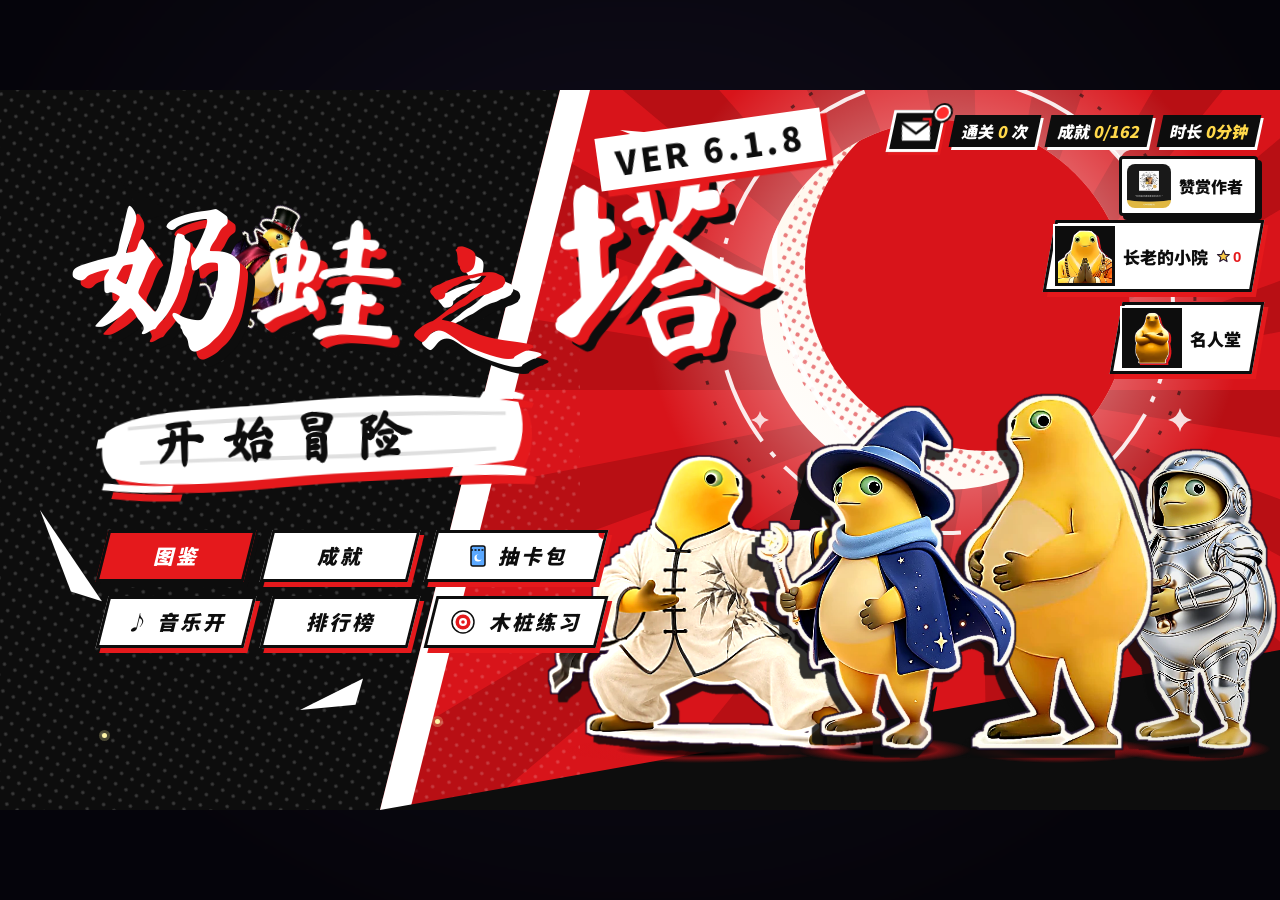
==== commit 4e5c82e7: "6.1.8：蛊师加强——蛊牌一次上的层数约多一半，三连/先下手/蛊母罐 3 层→5 层，层数上限 20→30；新奇招遗物「子母蛊」「蛊鸣」；附 6.1.8 安装包（含 B站 SDK） Co-Autho" ====
--- a/index.html
+++ b/index.html
@@ -7,10 +7,10 @@
 <meta name="x5-orientation" content="landscape">
 <meta name="theme-color" content="#140f2a">
 <title>奶蛙之塔</title>
-<link rel="stylesheet" href="font.css?v=6.1.7">
-<link rel="stylesheet" href="font2.css?v=6.1.7">
-<link rel="stylesheet" href="font3.css?v=6.1.7">
-<link rel="stylesheet" href="style.css?v=6.1.7">
+<link rel="stylesheet" href="font.css?v=6.1.8">
+<link rel="stylesheet" href="font2.css?v=6.1.8">
+<link rel="stylesheet" href="font3.css?v=6.1.8">
+<link rel="stylesheet" href="style.css?v=6.1.8">
 </head>
 <body>
 <div id="boot"><style>@font-face{font-family:'NWBoot';src:url([data-uri]) format('woff2')}
@@ -61,18 +61,18 @@
   <div id="toast"></div>
 </div>
 <div id="rotTip">横过来玩更舒服哦 ↻</div>
-<script src="img0.js?v=6.1.7"></script><script src="img1.js?v=6.1.7"></script><script src="img2.js?v=6.1.7"></script><script src="img3.js?v=6.1.7"></script><script src="img4.js?v=6.1.7"></script><script src="img5.js?v=6.1.7"></script><script src="img6.js?v=6.1.7"></script><script src="img7.js?v=6.1.7"></script><script src="img8.js?v=6.1.7"></script><script src="img9.js?v=6.1.7"></script><script src="img10.js?v=6.1.7"></script><script src="img11.js?v=6.1.7"></script><script src="img12.js?v=6.1.7"></script><script src="img13.js?v=6.1.7"></script><script src="img14.js?v=6.1.7"></script><script src="img15.js?v=6.1.7"></script><script src="img16.js?v=6.1.7"></script><script src="img17.js?v=6.1.7"></script><script src="img18.js?v=6.1.7"></script><script src="img19.js?v=6.1.7"></script><script src="img20.js?v=6.1.7"></script>
-<script src="music.js?v=6.1.7"></script>
-<script src="sx.js?v=6.1.7"></script><script src="voice.js?v=6.1.7"></script>
-<script src="sfx.js?v=6.1.7"></script>
-<script src="ui.js?v=6.1.7"></script>
-<script src="data.js?v=6.1.7"></script>
-<script src="lines.js?v=6.1.7"></script>
-<script src="story40.js?v=6.1.7"></script>
-<script src="toy.js?v=6.1.7"></script>
-<script src="game.js?v=6.1.7"></script>
-<script src="ss55.js?v=6.1.7"></script>
-<script src="comp57.js?v=6.1.7"></script>
-<script src="v60.js?v=6.1.7"></script>
+<script src="img0.js?v=6.1.8"></script><script src="img1.js?v=6.1.8"></script><script src="img2.js?v=6.1.8"></script><script src="img3.js?v=6.1.8"></script><script src="img4.js?v=6.1.8"></script><script src="img5.js?v=6.1.8"></script><script src="img6.js?v=6.1.8"></script><script src="img7.js?v=6.1.8"></script><script src="img8.js?v=6.1.8"></script><script src="img9.js?v=6.1.8"></script><script src="img10.js?v=6.1.8"></script><script src="img11.js?v=6.1.8"></script><script src="img12.js?v=6.1.8"></script><script src="img13.js?v=6.1.8"></script><script src="img14.js?v=6.1.8"></script><script src="img15.js?v=6.1.8"></script><script src="img16.js?v=6.1.8"></script><script src="img17.js?v=6.1.8"></script><script src="img18.js?v=6.1.8"></script><script src="img19.js?v=6.1.8"></script><script src="img20.js?v=6.1.8"></script>
+<script src="music.js?v=6.1.8"></script>
+<script src="sx.js?v=6.1.8"></script><script src="voice.js?v=6.1.8"></script>
+<script src="sfx.js?v=6.1.8"></script>
+<script src="ui.js?v=6.1.8"></script>
+<script src="data.js?v=6.1.8"></script>
+<script src="lines.js?v=6.1.8"></script>
+<script src="story40.js?v=6.1.8"></script>
+<script src="toy.js?v=6.1.8"></script>
+<script src="game.js?v=6.1.8"></script>
+<script src="ss55.js?v=6.1.8"></script>
+<script src="comp57.js?v=6.1.8"></script>
+<script src="v60.js?v=6.1.8"></script>
 </body>
 </html>
--- a/font.css
+++ b/font.css
@@ -1,72 +1,72 @@
-@font-face{font-family:'ZCOOL KuaiLe';font-style:normal;font-weight:400;font-display:swap;src:url([data-uri]) format('woff2');unicode-range:U+41,U+42,U+43,U+549A,U+54C6,U+54D7,U+55C5,U+5618,U+6055,U+63B0,U+63B7,U+6756,U+6E0D,U+76CF,U+76D4,U+77AA,U+780C,U+7977,U+7ECA,U+7EF7,U+7F81,U+8038,U+816E,U+82D4,U+8715,U+892A,U+8DBE,U+91C9,U+97A0}
-@font-face{font-family:'ZCOOL KuaiLe';font-style:normal;font-weight:400;font-display:swap;src:url([data-uri]) format('woff2');unicode-range:U+5495,U+54E8,U+54EE,U+55D3,U+55DC,U+55FD,U+560E,U+565C,U+5669,U+566C,U+56BC,U+5B75,U+5C49,U+5E27,U+618B,U+62C7,U+6320,U+6342,U+6413,U+6512,U+655B,U+65F1,U+65F7,U+673D,U+68D8,U+6D85,U+6E32,U+6F88,U+707C,U+70C1,U+72E9,U+7480,U+74A8,U+7656,U+7A9F,U+8309,U+8759,U+8760,U+8845,U+8D4E,U+8E66,U+8E6D,U+8EAF,U+9556,U+96CF,U+9AB8}
-@font-face{font-family:'ZCOOL KuaiLe';font-style:normal;font-weight:400;font-display:swap;src:url([data-uri]) format('woff2');unicode-range:U+508D,U+5288,U+52FA,U+5384,U+53ED,U+543C,U+54C4,U+5578,U+561F,U+575F,U+625B,U+62E2,U+6363,U+6467,U+6714,U+6E85,U+7741,U+7792,U+79E4,U+7B5D,U+7C27,U+803F,U+840E,U+86AA,U+8749,U+874C,U+8D9F,U+8E44,U+9525,U+9CDE}
-@font-face{font-family:'ZCOOL KuaiLe';font-style:normal;font-weight:400;font-display:swap;src:url([data-uri]) format('woff2');unicode-range:U+60,U+4EC6,U+4F8D,U+515C,U+51A5,U+51F3,U+53EE,U+54CE,U+54FC,U+5587,U+563F,U+5792,U+5815,U+5C4E,U+5C51,U+62FD,U+6328,U+638F,U+63C9,U+6869,U+68F5,U+6977,U+6D47,U+7076,U+70DB,U+7194,U+75AE,U+762B,U+7784,U+77EE,U+7B1B,U+7BF7,U+7F1A,U+8E72,U+94F2,U+952F,U+97AD,U+9B44,U+9E3D,U+9ECF}
-@font-face{font-family:'ZCOOL KuaiLe';font-style:normal;font-weight:400;font-display:swap;src:url([data-uri]) format('woff2');unicode-range:U+4ED1,U+4ED7,U+4F51,U+5265,U+5401,U+548F,U+5492,U+54AF,U+54B3,U+54BD,U+54D1,U+54DF,U+5598,U+5632,U+584C,U+5AC2,U+5C61,U+5F13,U+62A0,U+62D0,U+635E,U+6643,U+67AF,U+68CD,U+6CB8,U+6CBE,U+7115,U+722A,U+7280,U+76EF,U+778E,U+7948,U+7985,U+79BE,U+7A8D,U+7EFD,U+7F00,U+819D,U+8214,U+846B,U+8513,U+86D9,U+8BBD,U+8C0E,U+8D29,U+8D50,U+94C5,U+9699,U+978D}
-@font-face{font-family:'ZCOOL KuaiLe';font-style:normal;font-weight:400;font-display:swap;src:url([data-uri]) format('woff2');unicode-range:U+5E,U+4E56,U+51F9,U+5203,U+524A,U+529D,U+53DB,U+541F,U+5435,U+54C7,U+556A,U+5589,U+55EF,U+563B,U+58F9,U+59A8,U+5BDE,U+5DEB,U+5E18,U+5F26,U+6084,U+614C,U+6233,U+6254,U+62E6,U+6323,U+632A,U+633D,U+6361,U+6405,U+67A3,U+683D,U+6B47,U+6B6A,U+6D51,U+6E0A,U+6E9C,U+6F6D,U+70AD,U+7130,U+71AC,U+7529,U+7538,U+75D2,U+76B1,U+7AD6,U+7CA5,U+7D6E,U+7FA1,U+8116,U+813E,U+8346,U+846C,U+8611,U+8680,U+888D,U+8A93,U+8C05,U+8D81,U+8E22,U+8E81,U+916C,U+94A9,U+9524,U+9540,U+9600,U+9640,U+9976,U+997F}
-@font-face{font-family:'ZCOOL KuaiLe';font-style:normal;font-weight:400;font-display:swap;src:url([data-uri]) format('woff2');unicode-range:U+B0,U+300E,U+300F,U+4E1B,U+4F10,U+4F1E,U+50F5,U+5179,U+51D1,U+522E,U+5319,U+5320,U+541E,U+54B1,U+54D2,U+5858,U+58F6,U+5B99,U+5D4C,U+5DE2,U+6101,U+6241,U+626F,U+6296,U+62BC,U+6380,U+644A,U+6454,U+6572,U+65A9,U+660F,U+6795,U+6BEF,U+6CFC,U+6E17,U+6E34,U+6EA2,U+6FA1,U+707F,U+70EB,U+714E,U+7235,U+7239,U+77DB,U+77E9,U+780D,U+7838,U+796D,U+7A84,U+7B3C,U+7F20,U+7FC5,U+8155,U+8180,U+84C4,U+853D,U+8721,U+88F9,U+8DEA,U+8EB2,U+8F9F,U+9493,U+94A5,U+95F7,U+9706,U+9709,U+9774,U+98A0,U+9E64}
-@font-face{font-family:'ZCOOL KuaiLe';font-style:normal;font-weight:400;font-display:swap;src:url([data-uri]) format('woff2');unicode-range:U+4E27,U+4E38,U+4E8F,U+4EC7,U+4FE9,U+503A,U+52AB,U+5339,U+535C,U+5378,U+538C,U+53F9,U+5475,U+54AA,U+54AC,U+54B8,U+5582,U+57CB,U+5835,U+5951,U+5BC2,U+5C2C,U+5C34,U+5C41,U+5C48,U+5F17,U+5F25,U+5F79,U+6028,U+6068,U+6094,U+6247,U+626D,U+62AC,U+62FE,U+6324,U+6367,U+6495,U+64A4,U+64CE,U+6674,U+679A,U+67F4,U+6876,U+6A59,U+6B20,U+6D46,U+6D8C,U+6E14,U+6E23,U+6F06,U+7164,U+716E,U+755C,U+75AB,U+7897,U+7A74,U+7B4B,U+7B5B,U+7EE3,U+7EF3,U+7F50,U+809D,U+8106,U+817B,U+81C2,U+81ED,U+82A6,U+83C7,U+85E4,U+8D2A,U+8EBA,U+8F70,U+9017,U+906E,U+95EF,U+9E2D,U+FF5C}
-@font-face{font-family:'ZCOOL KuaiLe';font-style:normal;font-weight:400;font-display:swap;src:url([data-uri]) format('woff2');unicode-range:U+24,U+4EF0,U+507F,U+50AC,U+50BB,U+51BB,U+51F6,U+51FD,U+52FE,U+53C9,U+53E0,U+543B,U+5524,U+558A,U+55B5,U+561B,U+56CA,U+5782,U+5893,U+5CB3,U+5D29,U+5DFE,U+5ECA,U+5F2F,U+609F,U+60F9,U+6108,U+6148,U+6155,U+6170,U+61D2,U+6251,U+62AB,U+62E8,U+62F3,U+6321,U+659C,U+6655,U+6670,U+679D,U+6905,U+6B49,U+6C6A,U+6CF3,U+6EE4,U+70E4,U+722C,U+7262,U+72B9,U+72E0,U+72F1,U+75D5,U+76C6,U+76FE,U+7720,U+77E2,U+7802,U+7816,U+788D,U+7A00,U+7A9D,U+7B52,U+7BAD,U+7C98,U+7CCA,U+7F1D,U+7F69,U+806A,U+809A,U+80BF,U+820C,U+82AF,U+82D7,U+84B8,U+8679,U+86C7,U+87BA,U+886B,U+8870,U+8C6B,U+8D4B,U+8D4C,U+8D64,U+8E29,U+8F74,U+8FB0,U+8FDF,U+9489,U+94AE,U+94C3,U+9508,U+971C,U+98D8,U+9971,U+9F7F}
-@font-face{font-family:'ZCOOL KuaiLe';font-style:normal;font-weight:400;font-display:swap;src:url([data-uri]) format('woff2');unicode-range:U+A5,U+4E11,U+4E22,U+4E32,U+4F0D,U+4F0F,U+4F69,U+51DD,U+51F0,U+5269,U+5366,U+5389,U+5413,U+5440,U+5446,U+5751,U+57AB,U+5806,U+5821,U+58F3,U+5938,U+5A03,U+5ACC,U+5BB4,U+5BC4,U+5E3D,U+5E7D,U+5F92,U+5FAA,U+5FE0,U+5FFD,U+60DC,U+60E8,U+6212,U+6284,U+62C6,U+62D4,U+63F4,U+642C,U+6478,U+6491,U+6492,U+64E6,U+6591,U+6735,U+6746,U+67F1,U+6842,U+68AF,U+68C9,U+6B3A,U+6C57,U+6CC4,U+6CE5,U+6DAF,U+6ECB,U+6EF4,U+70AB,U+71D5,U+7275,U+7434,U+74F7,U+75BC,U+76D0,U+7709,U+77AC,U+7A77,U+7B79,U+7C92,U+7CAE,U+7CD5,U+7EBD,U+7F5A,U+7FFC,U+80D6,U+8109,U+810F,U+8179,U+8292,U+8361,U+841D,U+866B,U+8896,U+8BC8,U+8C28,U+8D2B,U+8D2F,U+8D54,U+8DC3,U+8DF5,U+8E0F,U+8F86,U+8F88,U+8F9E,U+8FC8,U+8FEB,U+90A6,U+90AA,U+90BB,U+94DC,U+96D5,U+9897,U+997C,U+9A70,U+9E23,U+9F3B}
-@font-face{font-family:'ZCOOL KuaiLe';font-style:normal;font-weight:400;font-display:swap;src:url([data-uri]) format('woff2');unicode-range:U+300C,U+300D,U+4E54,U+4E58,U+4E95,U+4F2F,U+4F38,U+503E,U+5141,U+5144,U+51ED,U+5242,U+52B2,U+52D2,U+5439,U+54ED,U+5565,U+5761,U+58EE,U+594F,U+5954,U+59FF,U+5B64,U+5C18,U+5C1D,U+5C97,U+5CA9,U+5CB8,U+5E9F,U+5F04,U+5FA1,U+5FCD,U+6012,U+60AC,U+60B2,U+60EF,U+6270,U+6276,U+62D6,U+62DC,U+6316,U+632F,U+633A,U+6355,U+6447,U+649E,U+64C5,U+654C,U+65C1,U+65CB,U+67DC,U+6846,U+6B8B,U+6BEB,U+6CBF,U+6CDB,U+6CEA,U+6D45,U+6D53,U+6D74,U+6D82,U+6DA8,U+6EDA,U+6F0F,U+706D,U+708E,U+70AE,U+70BC,U+70C2,U+70E6,U+7237,U+7238,U+72FC,U+730E,U+731B,U+73BB,U+7483,U+74DC,U+74F6,U+7626,U+775B,U+788E,U+78B0,U+7AF9,U+7BEE,U+7C97,U+7EB1,U+7ED1,U+7ED5,U+7F6A,U+7FBD,U+8017,U+80A9,U+80C6,U+8170,U+820D,U+8377,U+8389,U+83B2,U+8463,U+867E,U+88C2,U+88D9,U+8986,U+8D21,U+8D56,U+8D60,U+8DB4,U+9003,U+90CE,U+9189,U+94BB,U+9505,U+95F9,U+963B,U+966A,U+9677,U+96FE,U+9A71,U+9A82,U+9A91,U+9F20}
-@font-face{font-family:'ZCOOL KuaiLe';font-style:normal;font-weight:400;font-display:swap;src:url([data-uri]) format('woff2');unicode-range:U+4E4C,U+4E88,U+4EA1,U+4ED3,U+4ED4,U+4EFF,U+4FA7,U+500D,U+504F,U+5076,U+5077,U+517D,U+5192,U+51C9,U+5238,U+5251,U+526A,U+52C7,U+52FF,U+53A8,U+53EC,U+5410,U+559D,U+55B7,U+5634,U+585E,U+586B,U+58A8,U+5B54,U+5BBF,U+5BD2,U+5C16,U+5E45,U+5E84,U+5F03,U+5F1F,U+5F31,U+5F84,U+5FBD,U+5FC6,U+5FD9,U+5FE7,U+6052,U+6062,U+60D1,U+622A,U+6234,U+624E,U+6269,U+62B5,U+62D2,U+6325,U+63E1,U+643A,U+6446,U+6562,U+656C,U+65E2,U+65FA,U+6628,U+6652,U+6668,U+6676,U+66FF,U+67AA,U+67D4,U+68D2,U+695A,U+69FD,U+6A2A,U+6B8A,U+6C60,U+6C64,U+6C9F,U+6CC9,U+6CE1,U+6CFD,U+6D1E,U+6D6E,U+6DE1,U+6E7F,U+6F5C,U+704C,U+7070,U+7089,U+70B8,U+718A,U+71C3,U+723D,U+73CD,U+756A,U+75BE,U+76D2,U+76D7,U+78E8,U+795D,U+7C4D,U+7D2F,U+7EE9,U+7F13,U+8000,U+8010,U+80AF,U+80F8,U+8212,U+8584,U+8861,U+888B,U+88E4,U+8BF1,U+8C31,U+8D5A,U+8D76,U+8DE8,U+8FA3,U+8FC5,U+9006,U+903C,U+904D,U+9274,U+950B,U+95EA,U+9636,U+978B,U+987F,U+9A7E,U+9B42,U+9E1F,U+9F13,U+FF5E}
-@font-face{font-family:'ZCOOL KuaiLe';font-style:normal;font-weight:400;font-display:swap;src:url([data-uri]) format('woff2');unicode-range:U+23,U+3D,U+4E01,U+4E39,U+4ECD,U+4F5B,U+501F,U+50A8,U+5175,U+51A0,U+51C0,U+51E4,U+5200,U+5224,U+523A,U+52AA,U+52B1,U+52B3,U+5348,U+5360,U+5371,U+5377,U+539A,U+547C,U+54E6,U+5531,U+56F0,U+56FA,U+574F,U+5854,U+5899,U+58C1,U+592E,U+5939,U+5976,U+5A18,U+5B59,U+5B87,U+5B97,U+5BA0,U+5BAB,U+5BBD,U+5BBE,U+5BF8,U+5C0A,U+5C3A,U+5E2D,U+5E8A,U+6015,U+602A,U+6069,U+6162,U+61C2,U+6293,U+62B1,U+62BD,U+62FC,U+6302,U+635F,U+638C,U+63ED,U+6458,U+6563,U+6620,U+6653,U+6696,U+6697,U+675F,U+676F,U+67D0,U+67D3,U+684C,U+6865,U+68B0,U+6B23,U+6C89,U+6DA6,U+6DB2,U+6DF7,U+6ED1,U+6F02,U+70C8,U+70DF,U+70E7,U+7126,U+7236,U+7259,U+731C,U+751A,U+751C,U+7532,U+7545,U+75DB,U+7761,U+7A0D,U+7CD6,U+7D2B,U+7EA0,U+7EB9,U+7ED8,U+7F18,U+7F29,U+8033,U+804A,U+80A4,U+80E1,U+817F,U+82E6,U+8336,U+8499,U+864E,U+865A,U+88AD,U+89E6,U+8BD7,U+8BFA,U+8C37,U+8D25,U+8FEA,U+9012,U+907F,U+90D1,U+9177,U+91CA,U+94FA,U+9501,U+9634,U+9635,U+9694,U+9707,U+9738,U+9A97,U+9AA8,U+9B3C,U+9ED8}
-@font-face{font-family:'ZCOOL KuaiLe';font-style:normal;font-weight:400;font-display:swap;src:url([data-uri]) format('woff2');unicode-range:U+26,U+3C,U+3E,U+D7,U+4E4E,U+4E71,U+4EBF,U+5012,U+51AC,U+51B0,U+51B2,U+51B7,U+5218,U+521A,U+5220,U+5237,U+523B,U+526F,U+5385,U+53E5,U+53EB,U+53F3,U+53F6,U+5438,U+54C8,U+54E5,U+552F,U+5584,U+5706,U+5723,U+5750,U+575A,U+5988,U+59B9,U+59D0,U+59D4,U+5B88,U+5B9C,U+5BDF,U+5BFB,U+5C01,U+5C04,U+5C3E,U+5C4B,U+5C4F,U+5DE6,U+5DE8,U+5E01,U+5E78,U+5EF6,U+5F39,U+5FD8,U+6000,U+6025,U+6076,U+613F,U+6258,U+6263,U+6267,U+6298,U+62A2,U+62E5,U+62EC,U+6311,U+6377,U+6388,U+6389,U+63A2,U+63D2,U+642D,U+654F,U+6551,U+6597,U+65CF,U+65D7,U+65E7,U+6682,U+66F2,U+671D,U+672B,U+6740,U+6751,U+6811,U+6863,U+6982,U+6BD2,U+6CF0,U+6D0B,U+6D17,U+6DFB,U+6F6E,U+706F,U+719F,U+72AF,U+72D7,U+732B,U+732E,U+73E0,U+7530,U+76D6,U+76DB,U+7840,U+786C,U+79CB,U+79D2,U+7A33,U+7A97,U+7ADF,U+7B26,U+7E41,U+7EC3,U+7F3A,U+8089,U+80DC,U+811A,U+8131,U+8138,U+821E,U+8349,U+83DC,U+86CB,U+8BA8,U+8BAD,U+8BEF,U+8BFE,U+8D1D,U+8D4F,U+8D62,U+8DD1,U+8DF3,U+8F6E,U+8FF9,U+900F,U+9014,U+9057,U+9192,U+91CE,U+9488,U+94A2,U+9547,U+955C,U+95F2,U+9644,U+964D,U+96C4,U+96C5,U+96E8,U+96F6,U+96F7,U+9732,U+9759,U+9760,U+987A,U+989C,U+9910,U+996D,U+996E,U+9B54,U+9E21,U+9EBB,U+9F50}
-@font-face{font-family:'ZCOOL KuaiLe';font-style:normal;font-weight:400;font-display:swap;src:url([data-uri]) format('woff2');unicode-range:U+7E,U+2026,U+4E03,U+4E25,U+4E34,U+4E45,U+4E5D,U+4EAE,U+4ED8,U+4F11,U+4F19,U+4F24,U+4F34,U+4F59,U+4FB5,U+5047,U+505C,U+5170,U+51CF,U+5267,U+5356,U+5374,U+5382,U+538B,U+53E6,U+5426,U+542B,U+542F,U+5462,U+5473,U+554A,U+5566,U+5708,U+571F,U+5757,U+57DF,U+5802,U+591C,U+591F,U+592B,U+5965,U+5979,U+5A01,U+5A5A,U+5B63,U+5B69,U+5BA1,U+5BA3,U+5C42,U+5C81,U+5DE7,U+5DEE,U+5E0C,U+5E55,U+5E8F,U+5EA7,U+5F02,U+5F52,U+5FF5,U+60CA,U+60E0,U+6279,U+62C5,U+62FF,U+63CF,U+64CD,U+653B,U+65BD,U+65E9,U+665A,U+66B4,U+66FE,U+6728,U+6742,U+677E,U+67B6,U+680F,U+68A6,U+68C0,U+699C,U+6B4C,U+6B66,U+6B7B,U+6BCD,U+6BDB,U+6C38,U+6CB3,U+6CB9,U+6CE2,U+6D3E,U+6D4F,U+6FC0,U+7075,U+7206,U+725B,U+72C2,U+73ED,U+7565,U+7591,U+7597,U+75C5,U+76AE,U+7834,U+7968,U+7A7F,U+7A81,U+7AE5,U+7B14,U+7C89,U+7D27,U+7EAF,U+7EB8,U+7EC7,U+7EE7,U+7EFF,U+7F57,U+7FFB,U+805A,U+80A1,U+822C,U+8363,U+836F,U+84DD,U+8840,U+8863,U+8865,U+8B66,U+8BB2,U+8BDA,U+8C01,U+8C08,U+8C46,U+8D1F,U+8D35,U+8D5B,U+8D5E,U+8DA3,U+8DDF,U+8F93,U+8FF0,U+8FF7,U+8FFD,U+9000,U+9047,U+9152,U+949F,U+94C1,U+94F6,U+9648,U+9669,U+96EA,U+987B,U+987E,U+989D,U+9970,U+9986,U+9C7C,U+9C9C}
-@font-face{font-family:'ZCOOL KuaiLe';font-style:normal;font-weight:400;font-display:swap;src:url([data-uri]